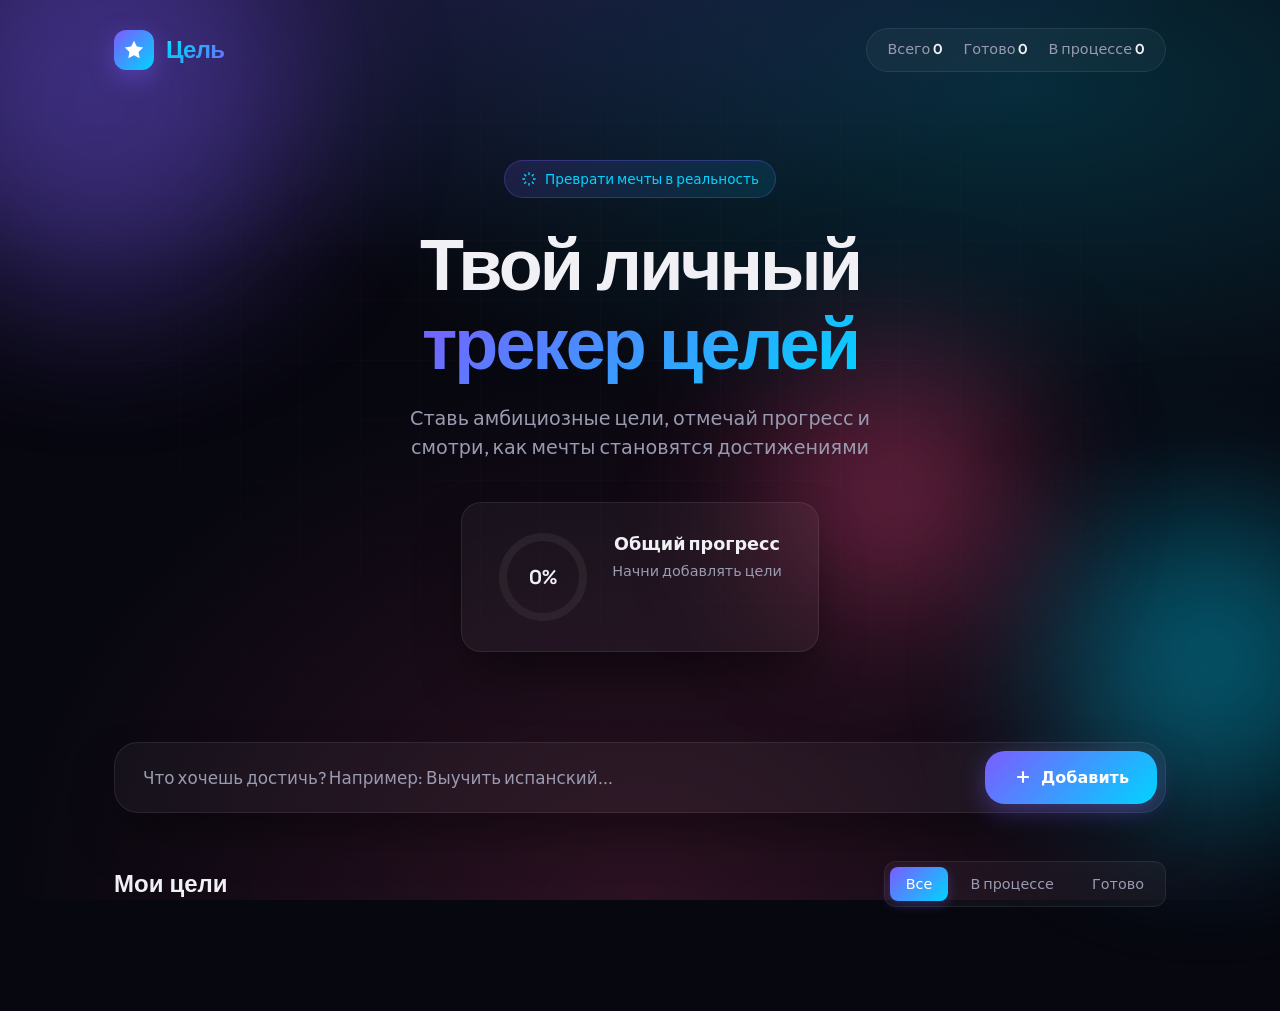
==== index.html @ d98a2070 "Initial commit: beautiful goals tracker with gradients and 3D animations" ====
<!DOCTYPE html>
<html lang="ru">
<head>
  <meta charset="UTF-8" />
  <meta name="viewport" content="width=device-width, initial-scale=1.0" />
  <title>Цель — Трекер Мечт</title>
  <link rel="preconnect" href="https://fonts.googleapis.com">
  <link rel="preconnect" href="https://fonts.gstatic.com" crossorigin>
  <link href="https://fonts.googleapis.com/css2?family=Outfit:wght@300;400;500;600;700;800&family=Space+Grotesk:wght@400;500;600;700&display=swap" rel="stylesheet">
  <link rel="stylesheet" href="css/style.css">
</head>
<body>
  <div class="bg-gradient"></div>
  <div class="bg-mesh"></div>
  <div class="orb orb-1"></div>
  <div class="orb orb-2"></div>
  <div class="orb orb-3"></div>
  <canvas id="confetti"></canvas>

  <div class="container">
    <header>
      <div class="logo">
        <div class="logo-icon">
          <svg viewBox="0 0 24 24"><path d="M12 2L15.09 8.26L22 9.27L17 14.14L18.18 21.02L12 17.77L5.82 21.02L7 14.14L2 9.27L8.91 8.26L12 2Z"/></svg>
        </div>
        Цель
      </div>
      <div class="stats-pill">
        <div><span>Всего</span> <strong id="stat-total">0</strong></div>
        <div><span>Готово</span> <strong id="stat-done">0</strong></div>
        <div><span>В процессе</span> <strong id="stat-active">0</strong></div>
      </div>
    </header>

    <section class="hero">
      <div class="hero-badge">
        <svg width="16" height="16" viewBox="0 0 24 24" fill="none" stroke="currentColor" stroke-width="2"><path d="M12 2v4M12 18v4M4.93 4.93l2.83 2.83M16.24 16.24l2.83 2.83M2 12h4M18 12h4M4.93 19.07l2.83-2.83M16.24 7.76l2.83-2.83"/></svg>
        Преврати мечты в реальность
      </div>
      <h1>Твой личный<br><span class="gradient">трекер целей</span></h1>
      <p>Ставь амбициозные цели, отмечай прогресс и смотри, как мечты становятся достижениями</p>

      <div class="progress-overview">
        <div class="progress-card">
          <div class="ring-wrap">
            <svg viewBox="0 0 90 90">
              <defs>
                <linearGradient id="ringGradient" x1="0%" y1="0%" x2="100%" y2="100%">
                  <stop offset="0%" stop-color="#7c5cff"/>
                  <stop offset="50%" stop-color="#00d4ff"/>
                  <stop offset="100%" stop-color="#ff4d8d"/>
                </linearGradient>
              </defs>
              <circle class="ring-bg" cx="45" cy="45" r="40"/>
              <circle class="ring-progress" id="progress-ring" cx="45" cy="45" r="40"/>
            </svg>
            <div class="ring-text" id="progress-percent">0%</div>
          </div>
          <div class="progress-info">
            <h3>Общий прогресс</h3>
            <p id="progress-label">Начни добавлять цели</p>
          </div>
        </div>
      </div>
    </section>

    <section class="add-section">
      <form class="add-form" id="add-form">
        <input type="text" id="goal-input" placeholder="Что хочешь достичь? Например: Выучить испанский..." autocomplete="off" maxlength="120">
        <button type="submit" class="add-btn">
          <svg viewBox="0 0 24 24" fill="none" stroke="currentColor" stroke-width="2.5"><path d="M12 5v14M5 12h14"/></svg>
          Добавить
        </button>
      </form>
    </section>

    <div class="goals-header">
      <h2>Мои цели</h2>
      <div class="filter-tabs">
        <button class="filter-tab active" data-filter="all">Все</button>
        <button class="filter-tab" data-filter="active">В процессе</button>
        <button class="filter-tab" data-filter="done">Готово</button>
      </div>
    </div>

    <div class="goals-grid" id="goals-grid"></div>
  </div>

  <div class="toast" id="toast"></div>

  <script src="js/app.js"></script>
</body>
</html>
---- css/style.css ----
:root {
  --bg: #07070f;
  --card: rgba(255, 255, 255, 0.04);
  --card-border: rgba(255, 255, 255, 0.08);
  --text: #f0f0f5;
  --muted: #9a9ab0;
  --accent1: #7c5cff;
  --accent2: #00d4ff;
  --accent3: #ff4d8d;
  --success: #00e5a0;
  --danger: #ff5c7a;
  --radius: 20px;
  --shadow: 0 25px 50px -12px rgba(0, 0, 0, 0.5);
}

* {
  margin: 0;
  padding: 0;
  box-sizing: border-box;
}

html {
  scroll-behavior: smooth;
}

body {
  font-family: 'Outfit', system-ui, sans-serif;
  background: var(--bg);
  color: var(--text);
  min-height: 100vh;
  overflow-x: hidden;
  line-height: 1.5;
}

/* Animated gradient background */
.bg-gradient {
  position: fixed;
  inset: 0;
  z-index: -2;
  background: 
    radial-gradient(ellipse 80% 50% at 20% -20%, rgba(124, 92, 255, 0.25), transparent),
    radial-gradient(ellipse 60% 40% at 80% 10%, rgba(0, 212, 255, 0.18), transparent),
    radial-gradient(ellipse 50% 60% at 50% 100%, rgba(255, 77, 141, 0.15), transparent),
    var(--bg);
}

.bg-mesh {
  position: fixed;
  inset: 0;
  z-index: -1;
  background-image: 
    linear-gradient(rgba(255,255,255,0.02) 1px, transparent 1px),
    linear-gradient(90deg, rgba(255,255,255,0.02) 1px, transparent 1px);
  background-size: 60px 60px;
  mask-image: radial-gradient(ellipse 80% 60% at 50% 40%, black, transparent);
  pointer-events: none;
}

/* Floating orbs */
.orb {
  position: fixed;
  border-radius: 50%;
  filter: blur(80px);
  opacity: 0.4;
  z-index: -1;
  animation: float 20s ease-in-out infinite;
  pointer-events: none;
}
.orb-1 {
  width: 400px; height: 400px;
  background: var(--accent1);
  top: -100px; left: -100px;
  animation-delay: 0s;
}
.orb-2 {
  width: 300px; height: 300px;
  background: var(--accent2);
  bottom: 10%; right: -80px;
  animation-delay: -7s;
}
.orb-3 {
  width: 250px; height: 250px;
  background: var(--accent3);
  top: 40%; left: 60%;
  animation-delay: -14s;
}

@keyframes float {
  0%, 100% { transform: translate(0, 0) scale(1); }
  33% { transform: translate(30px, -40px) scale(1.05); }
  66% { transform: translate(-20px, 20px) scale(0.95); }
}

/* Layout */
.container {
  max-width: 1100px;
  margin: 0 auto;
  padding: 0 24px;
}

/* Header */
header {
  padding: 28px 0;
  display: flex;
  align-items: center;
  justify-content: space-between;
  position: relative;
  z-index: 10;
}

.logo {
  display: flex;
  align-items: center;
  gap: 12px;
  font-family: 'Space Grotesk', sans-serif;
  font-weight: 700;
  font-size: 1.5rem;
  letter-spacing: -0.03em;
  background: linear-gradient(135deg, #fff 0%, var(--accent2) 50%, var(--accent1) 100%);
  -webkit-background-clip: text;
  -webkit-text-fill-color: transparent;
  background-clip: text;
}

.logo-icon {
  width: 40px;
  height: 40px;
  background: linear-gradient(135deg, var(--accent1), var(--accent2));
  border-radius: 12px;
  display: grid;
  place-items: center;
  box-shadow: 0 8px 24px rgba(124, 92, 255, 0.4);
  transform-style: preserve-3d;
  transition: transform 0.4s cubic-bezier(0.34, 1.56, 0.64, 1);
}
.logo-icon:hover {
  transform: rotateY(20deg) rotateX(10deg) scale(1.08);
}
.logo-icon svg {
  width: 22px;
  height: 22px;
  fill: white;
}

.stats-pill {
  display: flex;
  gap: 20px;
  background: var(--card);
  border: 1px solid var(--card-border);
  backdrop-filter: blur(20px);
  padding: 10px 20px;
  border-radius: 999px;
  font-size: 0.9rem;
}
.stats-pill span {
  color: var(--muted);
}
.stats-pill strong {
  color: var(--text);
  font-weight: 600;
}

/* Hero */
.hero {
  padding: 60px 0 40px;
  text-align: center;
  perspective: 1000px;
}

.hero-badge {
  display: inline-flex;
  align-items: center;
  gap: 8px;
  background: linear-gradient(135deg, rgba(124,92,255,0.15), rgba(0,212,255,0.1));
  border: 1px solid rgba(124,92,255,0.3);
  padding: 8px 16px;
  border-radius: 999px;
  font-size: 0.85rem;
  font-weight: 500;
  color: var(--accent2);
  margin-bottom: 28px;
  opacity: 0;
  transform: translateY(20px);
  animation: fadeUp 0.8s 0.2s forwards;
}

.hero h1 {
  font-family: 'Space Grotesk', sans-serif;
  font-size: clamp(2.8rem, 7vw, 4.5rem);
  font-weight: 700;
  line-height: 1.1;
  letter-spacing: -0.04em;
  margin-bottom: 20px;
  opacity: 0;
  transform: translateY(30px);
  animation: fadeUp 0.9s 0.35s forwards;
}

.hero h1 .gradient {
  background: linear-gradient(135deg, var(--accent1), var(--accent2), var(--accent3));
  background-size: 200% 200%;
  -webkit-background-clip: text;
  -webkit-text-fill-color: transparent;
  background-clip: text;
  animation: gradientShift 6s ease infinite;
}

@keyframes gradientShift {
  0%, 100% { background-position: 0% 50%; }
  50% { background-position: 100% 50%; }
}

.hero p {
  font-size: 1.2rem;
  color: var(--muted);
  max-width: 520px;
  margin: 0 auto 40px;
  opacity: 0;
  transform: translateY(20px);
  animation: fadeUp 0.9s 0.5s forwards;
}

@keyframes fadeUp {
  to {
    opacity: 1;
    transform: translateY(0);
  }
}

/* Progress ring */
.progress-overview {
  display: flex;
  justify-content: center;
  gap: 40px;
  margin-bottom: 50px;
  flex-wrap: wrap;
  opacity: 0;
  animation: fadeUp 1s 0.65s forwards;
}

.progress-card {
  background: var(--card);
  border: 1px solid var(--card-border);
  backdrop-filter: blur(24px);
  border-radius: var(--radius);
  padding: 28px 36px;
  display: flex;
  align-items: center;
  gap: 24px;
  box-shadow: var(--shadow);
  transform-style: preserve-3d;
  transition: transform 0.4s cubic-bezier(0.34, 1.56, 0.64, 1), box-shadow 0.4s;
}
.progress-card:hover {
  transform: translateY(-8px) rotateX(4deg);
  box-shadow: 0 30px 60px -15px rgba(124, 92, 255, 0.25);
}

.ring-wrap {
  position: relative;
  width: 90px;
  height: 90px;
}
.ring-wrap svg {
  transform: rotate(-90deg);
  width: 90px;
  height: 90px;
}
.ring-bg {
  fill: none;
  stroke: rgba(255,255,255,0.06);
  stroke-width: 8;
}
.ring-progress {
  fill: none;
  stroke: url(#ringGradient);
  stroke-width: 8;
  stroke-linecap: round;
  stroke-dasharray: 251.2;
  stroke-dashoffset: 251.2;
  transition: stroke-dashoffset 1.2s cubic-bezier(0.34, 1.56, 0.64, 1);
}
.ring-text {
  position: absolute;
  inset: 0;
  display: grid;
  place-items: center;
  font-weight: 700;
  font-size: 1.25rem;
  font-family: 'Space Grotesk', sans-serif;
}

.progress-info h3 {
  font-size: 1.1rem;
  font-weight: 600;
  margin-bottom: 4px;
}
.progress-info p {
  color: var(--muted);
  font-size: 0.9rem;
}

/* Add goal form */
.add-section {
  margin-bottom: 48px;
  opacity: 0;
  animation: fadeUp 1s 0.8s forwards;
}

.add-form {
  background: var(--card);
  border: 1px solid var(--card-border);
  backdrop-filter: blur(24px);
  border-radius: calc(var(--radius) + 4px);
  padding: 8px;
  display: flex;
  gap: 8px;
  box-shadow: var(--shadow);
  transition: border-color 0.3s, box-shadow 0.3s;
}
.add-form:focus-within {
  border-color: rgba(124, 92, 255, 0.5);
  box-shadow: 0 0 0 4px rgba(124, 92, 255, 0.12), var(--shadow);
}

.add-form input {
  flex: 1;
  background: transparent;
  border: none;
  outline: none;
  color: var(--text);
  font-family: inherit;
  font-size: 1.05rem;
  padding: 16px 20px;
}
.add-form input::placeholder {
  color: var(--muted);
}

.add-btn {
  background: linear-gradient(135deg, var(--accent1), var(--accent2));
  border: none;
  color: white;
  font-family: inherit;
  font-weight: 600;
  font-size: 1rem;
  padding: 0 28px;
  border-radius: var(--radius);
  cursor: pointer;
  display: flex;
  align-items: center;
  gap: 8px;
  transition: transform 0.25s, box-shadow 0.25s, filter 0.25s;
  box-shadow: 0 8px 24px rgba(124, 92, 255, 0.35);
}
.add-btn:hover {
  transform: scale(1.03);
  box-shadow: 0 12px 32px rgba(124, 92, 255, 0.5);
  filter: brightness(1.1);
}
.add-btn:active {
  transform: scale(0.98);
}
.add-btn svg {
  width: 20px;
  height: 20px;
}

/* Goals grid */
.goals-header {
  display: flex;
  align-items: center;
  justify-content: space-between;
  margin-bottom: 24px;
  opacity: 0;
  animation: fadeUp 1s 0.95s forwards;
}
.goals-header h2 {
  font-family: 'Space Grotesk', sans-serif;
  font-size: 1.5rem;
  font-weight: 600;
}
.filter-tabs {
  display: flex;
  gap: 6px;
  background: var(--card);
  border: 1px solid var(--card-border);
  padding: 5px;
  border-radius: 12px;
}
.filter-tab {
  background: transparent;
  border: none;
  color: var(--muted);
  font-family: inherit;
  font-size: 0.9rem;
  font-weight: 500;
  padding: 8px 16px;
  border-radius: 8px;
  cursor: pointer;
  transition: all 0.25s;
}
.filter-tab.active {
  background: linear-gradient(135deg, var(--accent1), var(--accent2));
  color: white;
  box-shadow: 0 4px 12px rgba(124, 92, 255, 0.3);
}
.filter-tab:hover:not(.active) {
  color: var(--text);
  background: rgba(255,255,255,0.05);
}

.goals-grid {
  display: grid;
  grid-template-columns: repeat(auto-fill, minmax(300px, 1fr));
  gap: 20px;
  padding-bottom: 80px;
}

/* Goal card */
.goal-card {
  background: var(--card);
  border: 1px solid var(--card-border);
  backdrop-filter: blur(20px);
  border-radius: var(--radius);
  padding: 24px;
  position: relative;
  overflow: hidden;
  transform-style: preserve-3d;
  transition: transform 0.4s cubic-bezier(0.34, 1.56, 0.64, 1), 
              box-shadow 0.4s,
              border-color 0.3s,
              opacity 0.4s;
  opacity: 0;
  transform: translateY(30px) scale(0.96);
  animation: cardIn 0.6s forwards;
}
.goal-card::before {
  content: '';
  position: absolute;
  top: 0; left: 0; right: 0;
  height: 3px;
  background: linear-gradient(90deg, var(--accent1), var(--accent2), var(--accent3));
  opacity: 0;
  transition: opacity 0.3s;
}
.goal-card:hover {
  transform: translateY(-10px) rotateX(3deg) rotateY(-2deg);
  box-shadow: 0 25px 50px -12px rgba(0,0,0,0.4), 0 0 0 1px rgba(124,92,255,0.2);
  border-color: rgba(124, 92, 255, 0.25);
}
.goal-card:hover::before {
  opacity: 1;
}
.goal-card.completed {
  opacity: 0.7;
}
.goal-card.completed .goal-title {
  text-decoration: line-through;
  color: var(--muted);
}

@keyframes cardIn {
  to {
    opacity: 1;
    transform: translateY(0) scale(1);
  }
}

.goal-top {
  display: flex;
  align-items: flex-start;
  justify-content: space-between;
  gap: 12px;
  margin-bottom: 16px;
}

.goal-check {
  width: 28px;
  height: 28px;
  border-radius: 50%;
  border: 2px solid rgba(255,255,255,0.2);
  background: transparent;
  cursor: pointer;
  display: grid;
  place-items: center;
  flex-shrink: 0;
  transition: all 0.3s cubic-bezier(0.34, 1.56, 0.64, 1);
  position: relative;
}
.goal-check:hover {
  border-color: var(--success);
  transform: scale(1.1);
}
.goal-check.checked {
  background: linear-gradient(135deg, var(--success), #00c48c);
  border-color: transparent;
  box-shadow: 0 4px 16px rgba(0, 229, 160, 0.4);
}
.goal-check svg {
  width: 14px;
  height: 14px;
  stroke: white;
  stroke-width: 3;
  fill: none;
  opacity: 0;
  transform: scale(0.5);
  transition: all 0.3s cubic-bezier(0.34, 1.56, 0.64, 1);
}
.goal-check.checked svg {
  opacity: 1;
  transform: scale(1);
}

.goal-title {
  font-size: 1.15rem;
  font-weight: 600;
  line-height: 1.35;
  flex: 1;
  transition: color 0.3s;
}

.goal-delete {
  background: transparent;
  border: none;
  color: var(--muted);
  cursor: pointer;
  padding: 4px;
  border-radius: 8px;
  opacity: 0;
  transition: all 0.25s;
}
.goal-card:hover .goal-delete {
  opacity: 1;
}
.goal-delete:hover {
  color: var(--danger);
  background: rgba(255, 92, 122, 0.1);
}
.goal-delete svg {
  width: 18px;
  height: 18px;
}

.goal-meta {
  display: flex;
  align-items: center;
  gap: 12px;
  margin-top: 16px;
  padding-top: 16px;
  border-top: 1px solid rgba(255,255,255,0.06);
}

.goal-date {
  font-size: 0.8rem;
  color: var(--muted);
  display: flex;
  align-items: center;
  gap: 6px;
}

.priority {
  font-size: 0.75rem;
  font-weight: 600;
  padding: 4px 10px;
  border-radius: 999px;
  text-transform: uppercase;
  letter-spacing: 0.04em;
}
.priority.high {
  background: rgba(255, 92, 122, 0.15);
  color: var(--danger);
}
.priority.medium {
  background: rgba(255, 184, 0, 0.15);
  color: #ffb800;
}
.priority.low {
  background: rgba(0, 229, 160, 0.15);
  color: var(--success);
}

/* Empty state */
.empty-state {
  grid-column: 1 / -1;
  text-align: center;
  padding: 60px 20px;
  color: var(--muted);
}
.empty-state svg {
  width: 80px;
  height: 80px;
  margin-bottom: 20px;
  opacity: 0.3;
}
.empty-state h3 {
  font-size: 1.3rem;
  color: var(--text);
  margin-bottom: 8px;
}

/* Toast */
.toast {
  position: fixed;
  bottom: 32px;
  left: 50%;
  transform: translateX(-50%) translateY(100px);
  background: linear-gradient(135deg, rgba(20,20,35,0.95), rgba(30,30,50,0.95));
  border: 1px solid rgba(255,255,255,0.1);
  backdrop-filter: blur(20px);
  color: white;
  padding: 14px 24px;
  border-radius: 14px;
  font-weight: 500;
  box-shadow: 0 20px 40px rgba(0,0,0,0.4);
  z-index: 100;
  opacity: 0;
  transition: all 0.4s cubic-bezier(0.34, 1.56, 0.64, 1);
  display: flex;
  align-items: center;
  gap: 10px;
}
.toast.show {
  transform: translateX(-50%) translateY(0);
  opacity: 1;
}
.toast.success { border-color: rgba(0, 229, 160, 0.3); }
.toast.error { border-color: rgba(255, 92, 122, 0.3); }

/* Confetti canvas */
#confetti {
  position: fixed;
  inset: 0;
  pointer-events: none;
  z-index: 99;
}

/* Responsive */
@media (max-width: 640px) {
  .stats-pill { display: none; }
  .progress-overview { gap: 16px; }
  .progress-card { padding: 20px; width: 100%; justify-content: center; }
  .add-form { flex-direction: column; }
  .add-btn { padding: 16px; justify-content: center; }
  .goals-header { flex-direction: column; gap: 16px; align-items: flex-start; }
}
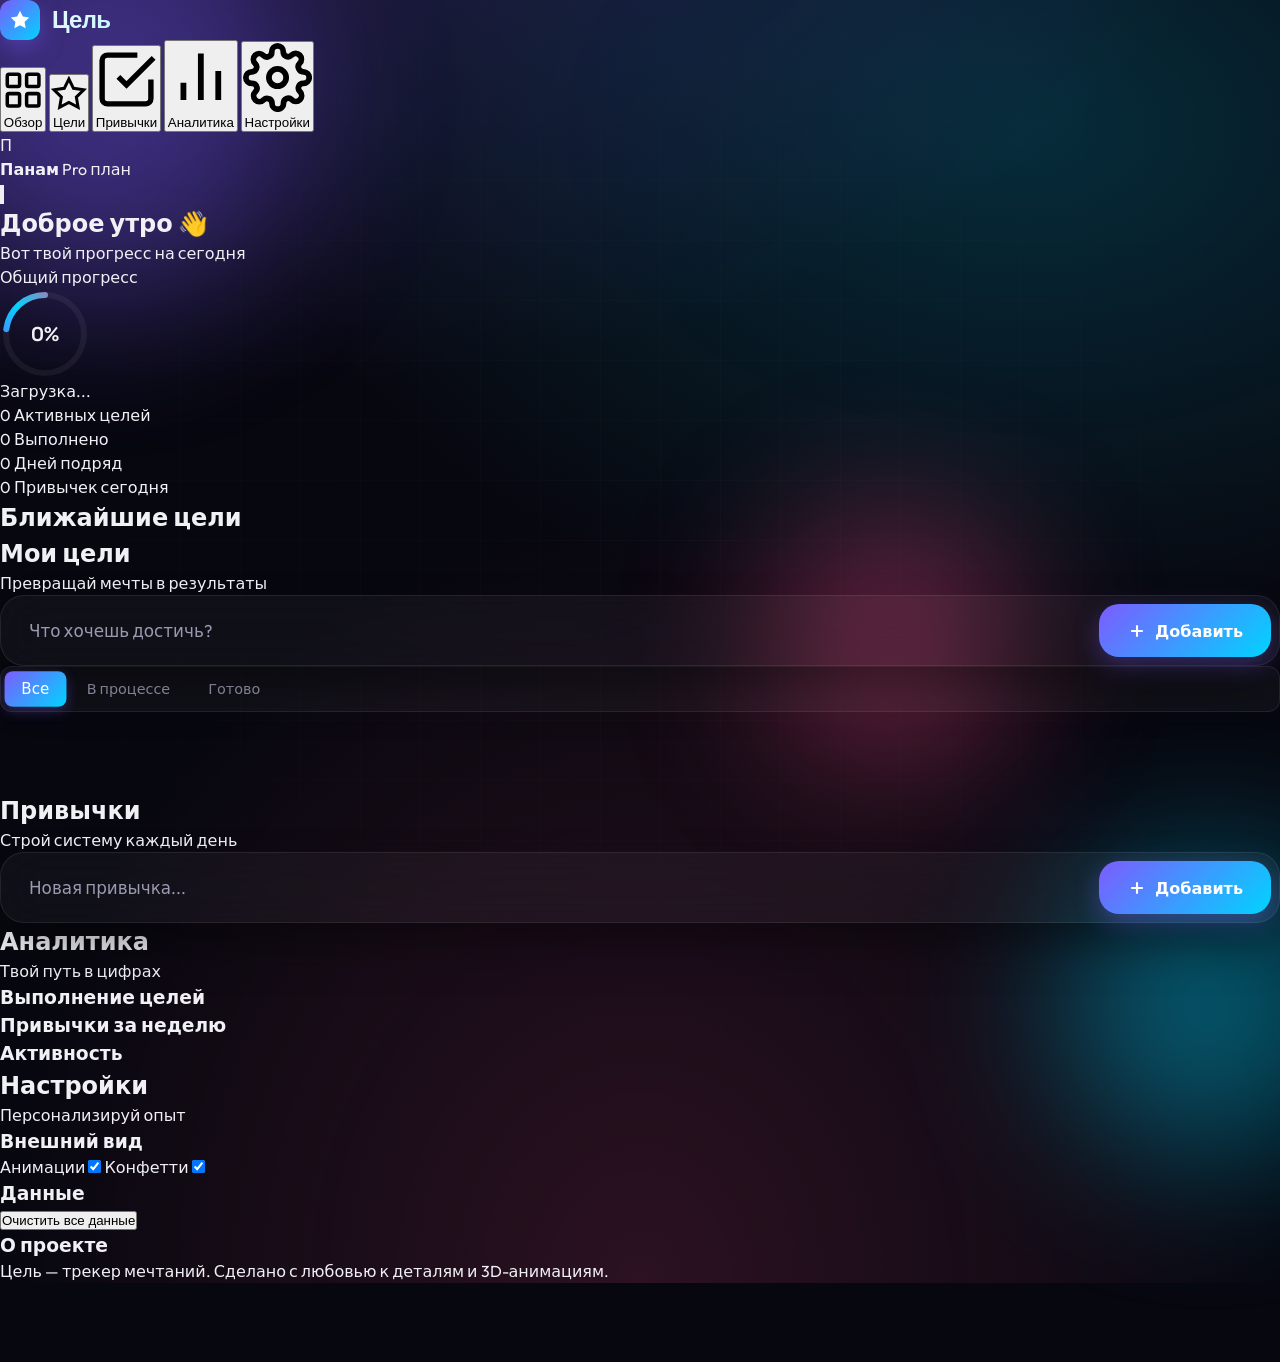
==== commit 52efb83d: "Major update: multi-page app with sidebar navigation, dashboard, habits, analytics and settings" ====
--- a/index.html
+++ b/index.html
@@ -17,77 +17,218 @@
   <div class="orb orb-3"></div>
   <canvas id="confetti"></canvas>
 
-  <div class="container">
-    <header>
-      <div class="logo">
-        <div class="logo-icon">
-          <svg viewBox="0 0 24 24"><path d="M12 2L15.09 8.26L22 9.27L17 14.14L18.18 21.02L12 17.77L5.82 21.02L7 14.14L2 9.27L8.91 8.26L12 2Z"/></svg>
-        </div>
-        Цель
+  <div class="app">
+    <aside class="sidebar" id="sidebar">
+      <div class="sidebar-top">
+        <div class="logo">
+          <div class="logo-icon">
+            <svg viewBox="0 0 24 24"><path d="M12 2L15.09 8.26L22 9.27L17 14.14L18.18 21.02L12 17.77L5.82 21.02L7 14.14L2 9.27L8.91 8.26L12 2Z"/></svg>
+          </div>
+          <span>Цель</span>
+        </div>
       </div>
-      <div class="stats-pill">
-        <div><span>Всего</span> <strong id="stat-total">0</strong></div>
-        <div><span>Готово</span> <strong id="stat-done">0</strong></div>
-        <div><span>В процессе</span> <strong id="stat-active">0</strong></div>
+
+      <nav class="nav">
+        <button class="nav-item active" data-view="dashboard">
+          <svg viewBox="0 0 24 24" fill="none" stroke="currentColor" stroke-width="2"><rect x="3" y="3" width="7" height="7" rx="1"/><rect x="14" y="3" width="7" height="7" rx="1"/><rect x="3" y="14" width="7" height="7" rx="1"/><rect x="14" y="14" width="7" height="7" rx="1"/></svg>
+          <span>Обзор</span>
+        </button>
+        <button class="nav-item" data-view="goals">
+          <svg viewBox="0 0 24 24" fill="none" stroke="currentColor" stroke-width="2"><path d="M12 2L15.09 8.26L22 9.27L17 14.14L18.18 21.02L12 17.77L5.82 21.02L7 14.14L2 9.27L8.91 8.26L12 2Z"/></svg>
+          <span>Цели</span>
+        </button>
+        <button class="nav-item" data-view="habits">
+          <svg viewBox="0 0 24 24" fill="none" stroke="currentColor" stroke-width="2"><path d="M9 11l3 3L22 4"/><path d="M21 12v7a2 2 0 01-2 2H5a2 2 0 01-2-2V5a2 2 0 012-2h11"/></svg>
+          <span>Привычки</span>
+        </button>
+        <button class="nav-item" data-view="stats">
+          <svg viewBox="0 0 24 24" fill="none" stroke="currentColor" stroke-width="2"><path d="M18 20V10M12 20V4M6 20v-6"/></svg>
+          <span>Аналитика</span>
+        </button>
+        <button class="nav-item" data-view="settings">
+          <svg viewBox="0 0 24 24" fill="none" stroke="currentColor" stroke-width="2"><circle cx="12" cy="12" r="3"/><path d="M19.4 15a1.65 1.65 0 00.33 1.82l.06.06a2 2 0 01-2.83 2.83l-.06-.06a1.65 1.65 0 00-1.82-.33 1.65 1.65 0 00-1 1.51V21a2 2 0 01-4 0v-.09A1.65 1.65 0 009 19.4a1.65 1.65 0 00-1.82.33l-.06.06a2 2 0 01-2.83-2.83l.06-.06A1.65 1.65 0 004.68 15a1.65 1.65 0 00-1.51-1H3a2 2 0 010-4h.09A1.65 1.65 0 004.6 9a1.65 1.65 0 00-.33-1.82l-.06-.06a2 2 0 012.83-2.83l.06.06A1.65 1.65 0 009 4.68a1.65 1.65 0 001-1.51V3a2 2 0 014 0v.09a1.65 1.65 0 001 1.51 1.65 1.65 0 001.82-.33l.06-.06a2 2 0 012.83 2.83l-.06.06A1.65 1.65 0 0019.4 9a1.65 1.65 0 001.51 1H21a2 2 0 010 4h-.09a1.65 1.65 0 00-1.51 1z"/></svg>
+          <span>Настройки</span>
+        </button>
+      </nav>
+
+      <div class="sidebar-bottom">
+        <div class="user-chip">
+          <div class="avatar">П</div>
+          <div class="user-info">
+            <strong>Панам</strong>
+            <span>Pro план</span>
+          </div>
+        </div>
       </div>
-    </header>
-
-    <section class="hero">
-      <div class="hero-badge">
-        <svg width="16" height="16" viewBox="0 0 24 24" fill="none" stroke="currentColor" stroke-width="2"><path d="M12 2v4M12 18v4M4.93 4.93l2.83 2.83M16.24 16.24l2.83 2.83M2 12h4M18 12h4M4.93 19.07l2.83-2.83M16.24 7.76l2.83-2.83"/></svg>
-        Преврати мечты в реальность
-      </div>
-      <h1>Твой личный<br><span class="gradient">трекер целей</span></h1>
-      <p>Ставь амбициозные цели, отмечай прогресс и смотри, как мечты становятся достижениями</p>
-
-      <div class="progress-overview">
-        <div class="progress-card">
-          <div class="ring-wrap">
-            <svg viewBox="0 0 90 90">
-              <defs>
-                <linearGradient id="ringGradient" x1="0%" y1="0%" x2="100%" y2="100%">
-                  <stop offset="0%" stop-color="#7c5cff"/>
-                  <stop offset="50%" stop-color="#00d4ff"/>
-                  <stop offset="100%" stop-color="#ff4d8d"/>
-                </linearGradient>
-              </defs>
-              <circle class="ring-bg" cx="45" cy="45" r="40"/>
-              <circle class="ring-progress" id="progress-ring" cx="45" cy="45" r="40"/>
-            </svg>
-            <div class="ring-text" id="progress-percent">0%</div>
-          </div>
-          <div class="progress-info">
-            <h3>Общий прогресс</h3>
-            <p id="progress-label">Начни добавлять цели</p>
-          </div>
-        </div>
-      </div>
-    </section>
-
-    <section class="add-section">
-      <form class="add-form" id="add-form">
-        <input type="text" id="goal-input" placeholder="Что хочешь достичь? Например: Выучить испанский..." autocomplete="off" maxlength="120">
-        <button type="submit" class="add-btn">
-          <svg viewBox="0 0 24 24" fill="none" stroke="currentColor" stroke-width="2.5"><path d="M12 5v14M5 12h14"/></svg>
-          Добавить
-        </button>
-      </form>
-    </section>
-
-    <div class="goals-header">
-      <h2>Мои цели</h2>
-      <div class="filter-tabs">
-        <button class="filter-tab active" data-filter="all">Все</button>
-        <button class="filter-tab" data-filter="active">В процессе</button>
-        <button class="filter-tab" data-filter="done">Готово</button>
-      </div>
-    </div>
-
-    <div class="goals-grid" id="goals-grid"></div>
+    </aside>
+
+    <button class="mobile-menu-btn" id="mobile-menu-btn" aria-label="Меню">
+      <svg viewBox="0 0 24 24" fill="none" stroke="currentColor" stroke-width="2"><path d="M3 12h18M3 6h18M3 18h18"/></svg>
+    </button>
+
+    <main class="main">
+      <section class="view active" id="view-dashboard">
+        <div class="view-header">
+          <div>
+            <h1 class="view-title">Доброе утро 👋</h1>
+            <p class="view-subtitle">Вот твой прогресс на сегодня</p>
+          </div>
+        </div>
+
+        <div class="dash-grid">
+          <div class="dash-card glass big">
+            <div class="dash-card-label">Общий прогресс</div>
+            <div class="ring-wrap large">
+              <svg viewBox="0 0 120 120">
+                <defs>
+                  <linearGradient id="ringGradient" x1="0%" y1="0%" x2="100%" y2="100%">
+                    <stop offset="0%" stop-color="#7c5cff"/>
+                    <stop offset="50%" stop-color="#00d4ff"/>
+                    <stop offset="100%" stop-color="#ff4d8d"/>
+                  </linearGradient>
+                </defs>
+                <circle class="ring-bg" cx="60" cy="60" r="52"/>
+                <circle class="ring-progress" id="dash-ring" cx="60" cy="60" r="52"/>
+              </svg>
+              <div class="ring-text" id="dash-percent">0%</div>
+            </div>
+            <p class="dash-card-desc" id="dash-label">Загрузка...</p>
+          </div>
+
+          <div class="dash-card glass">
+            <div class="dash-stat">
+              <span class="dash-stat-num" id="dash-goals">0</span>
+              <span class="dash-stat-label">Активных целей</span>
+            </div>
+          </div>
+          <div class="dash-card glass">
+            <div class="dash-stat">
+              <span class="dash-stat-num success" id="dash-done">0</span>
+              <span class="dash-stat-label">Выполнено</span>
+            </div>
+          </div>
+          <div class="dash-card glass">
+            <div class="dash-stat">
+              <span class="dash-stat-num accent" id="dash-streak">0</span>
+              <span class="dash-stat-label">Дней подряд</span>
+            </div>
+          </div>
+          <div class="dash-card glass">
+            <div class="dash-stat">
+              <span class="dash-stat-num" id="dash-habits">0</span>
+              <span class="dash-stat-label">Привычек сегодня</span>
+            </div>
+          </div>
+        </div>
+
+        <div class="section-block">
+          <h2 class="section-title">Ближайшие цели</h2>
+          <div class="mini-goals" id="mini-goals"></div>
+        </div>
+      </section>
+
+      <section class="view" id="view-goals">
+        <div class="view-header">
+          <div>
+            <h1 class="view-title">Мои цели</h1>
+            <p class="view-subtitle">Превращай мечты в результаты</p>
+          </div>
+        </div>
+
+        <form class="add-form" id="add-form">
+          <input type="text" id="goal-input" placeholder="Что хочешь достичь?" autocomplete="off" maxlength="120">
+          <button type="submit" class="add-btn">
+            <svg viewBox="0 0 24 24" fill="none" stroke="currentColor" stroke-width="2.5"><path d="M12 5v14M5 12h14"/></svg>
+            Добавить
+          </button>
+        </form>
+
+        <div class="filter-tabs" id="goal-filters">
+          <button class="filter-tab active" data-filter="all">Все</button>
+          <button class="filter-tab" data-filter="active">В процессе</button>
+          <button class="filter-tab" data-filter="done">Готово</button>
+        </div>
+
+        <div class="goals-grid" id="goals-grid"></div>
+      </section>
+
+      <section class="view" id="view-habits">
+        <div class="view-header">
+          <div>
+            <h1 class="view-title">Привычки</h1>
+            <p class="view-subtitle">Строй систему каждый день</p>
+          </div>
+        </div>
+
+        <form class="add-form" id="habit-form">
+          <input type="text" id="habit-input" placeholder="Новая привычка..." autocomplete="off" maxlength="80">
+          <button type="submit" class="add-btn">
+            <svg viewBox="0 0 24 24" fill="none" stroke="currentColor" stroke-width="2.5"><path d="M12 5v14M5 12h14"/></svg>
+            Добавить
+          </button>
+        </form>
+
+        <div class="habits-list" id="habits-list"></div>
+      </section>
+
+      <section class="view" id="view-stats">
+        <div class="view-header">
+          <div>
+            <h1 class="view-title">Аналитика</h1>
+            <p class="view-subtitle">Твой путь в цифрах</p>
+          </div>
+        </div>
+
+        <div class="stats-grid">
+          <div class="stats-card glass">
+            <h3>Выполнение целей</h3>
+            <div class="bar-chart" id="goals-chart"></div>
+          </div>
+          <div class="stats-card glass">
+            <h3>Привычки за неделю</h3>
+            <div class="week-bars" id="week-bars"></div>
+          </div>
+          <div class="stats-card glass wide">
+            <h3>Активность</h3>
+            <div class="activity-heatmap" id="heatmap"></div>
+          </div>
+        </div>
+      </section>
+
+      <section class="view" id="view-settings">
+        <div class="view-header">
+          <div>
+            <h1 class="view-title">Настройки</h1>
+            <p class="view-subtitle">Персонализируй опыт</p>
+          </div>
+        </div>
+
+        <div class="settings-list">
+          <div class="settings-group glass">
+            <h3>Внешний вид</h3>
+            <label class="setting-row">
+              <span>Анимации</span>
+              <input type="checkbox" id="setting-anim" checked>
+            </label>
+            <label class="setting-row">
+              <span>Конфетти</span>
+              <input type="checkbox" id="setting-confetti" checked>
+            </label>
+          </div>
+          <div class="settings-group glass">
+            <h3>Данные</h3>
+            <button class="setting-btn danger" id="clear-data">Очистить все данные</button>
+          </div>
+          <div class="settings-group glass">
+            <h3>О проекте</h3>
+            <p class="about-text">Цель — трекер мечтаний. Сделано с любовью к деталям и 3D-анимациям.</p>
+          </div>
+        </div>
+      </section>
+    </main>
   </div>
 
   <div class="toast" id="toast"></div>
-
   <script src="js/app.js"></script>
 </body>
 </html>
--- a/css/style.css
+++ b/css/style.css
@@ -30,6 +30,7 @@
   min-height: 100vh;
   overflow-x: hidden;
   line-height: 1.5;
+  perspective: 1200px;
 }
 
 /* Animated gradient background */
@@ -96,6 +97,7 @@
   max-width: 1100px;
   margin: 0 auto;
   padding: 0 24px;
+  transform-style: preserve-3d;
 }
 
 /* Header */
@@ -106,6 +108,16 @@
   justify-content: space-between;
   position: relative;
   z-index: 10;
+  opacity: 0;
+  transform: translateY(-40px) rotateX(-25deg);
+  animation: headerIn 1.1s cubic-bezier(0.16, 1, 0.3, 1) 0.1s forwards;
+}
+
+@keyframes headerIn {
+  to {
+    opacity: 1;
+    transform: translateY(0) rotateX(0deg);
+  }
 }
 
 .logo {
@@ -131,15 +143,27 @@
   place-items: center;
   box-shadow: 0 8px 24px rgba(124, 92, 255, 0.4);
   transform-style: preserve-3d;
-  transition: transform 0.4s cubic-bezier(0.34, 1.56, 0.64, 1);
+  transition: transform 0.5s cubic-bezier(0.34, 1.56, 0.64, 1);
+  animation: logoSpinIn 1.4s cubic-bezier(0.16, 1, 0.3, 1) 0.3s both;
 }
 .logo-icon:hover {
-  transform: rotateY(20deg) rotateX(10deg) scale(1.08);
+  transform: rotateY(25deg) rotateX(15deg) scale(1.12);
 }
 .logo-icon svg {
   width: 22px;
   height: 22px;
   fill: white;
+}
+
+@keyframes logoSpinIn {
+  0% {
+    opacity: 0;
+    transform: rotateY(-180deg) scale(0.3);
+  }
+  100% {
+    opacity: 1;
+    transform: rotateY(0) scale(1);
+  }
 }
 
 .stats-pill {
@@ -151,6 +175,7 @@
   padding: 10px 20px;
   border-radius: 999px;
   font-size: 0.9rem;
+  transform: translateZ(40px);
 }
 .stats-pill span {
   color: var(--muted);
@@ -164,7 +189,8 @@
 .hero {
   padding: 60px 0 40px;
   text-align: center;
-  perspective: 1000px;
+  perspective: 1400px;
+  transform-style: preserve-3d;
 }
 
 .hero-badge {
@@ -180,8 +206,15 @@
   color: var(--accent2);
   margin-bottom: 28px;
   opacity: 0;
-  transform: translateY(20px);
-  animation: fadeUp 0.8s 0.2s forwards;
+  transform: translateY(60px) rotateX(40deg) scale(0.8);
+  animation: badgeIn 1s cubic-bezier(0.16, 1, 0.3, 1) 0.4s forwards;
+}
+
+@keyframes badgeIn {
+  to {
+    opacity: 1;
+    transform: translateY(0) rotateX(0) scale(1);
+  }
 }
 
 .hero h1 {
@@ -192,8 +225,23 @@
   letter-spacing: -0.04em;
   margin-bottom: 20px;
   opacity: 0;
-  transform: translateY(30px);
-  animation: fadeUp 0.9s 0.35s forwards;
+  transform: translateY(80px) rotateX(55deg) scale(0.85);
+  transform-origin: center bottom;
+  animation: titleIn 1.2s cubic-bezier(0.16, 1, 0.3, 1) 0.55s forwards;
+}
+
+@keyframes titleIn {
+  0% {
+    opacity: 0;
+    transform: translateY(80px) rotateX(55deg) scale(0.85);
+  }
+  60% {
+    opacity: 1;
+  }
+  100% {
+    opacity: 1;
+    transform: translateY(0) rotateX(0) scale(1);
+  }
 }
 
 .hero h1 .gradient {
@@ -203,6 +251,7 @@
   -webkit-text-fill-color: transparent;
   background-clip: text;
   animation: gradientShift 6s ease infinite;
+  display: inline-block;
 }
 
 @keyframes gradientShift {
@@ -216,14 +265,14 @@
   max-width: 520px;
   margin: 0 auto 40px;
   opacity: 0;
-  transform: translateY(20px);
-  animation: fadeUp 0.9s 0.5s forwards;
-}
-
-@keyframes fadeUp {
+  transform: translateY(40px) rotateX(30deg);
+  animation: fadeUp3d 1s cubic-bezier(0.16, 1, 0.3, 1) 0.75s forwards;
+}
+
+@keyframes fadeUp3d {
   to {
     opacity: 1;
-    transform: translateY(0);
+    transform: translateY(0) rotateX(0);
   }
 }
 
@@ -234,8 +283,7 @@
   gap: 40px;
   margin-bottom: 50px;
   flex-wrap: wrap;
-  opacity: 0;
-  animation: fadeUp 1s 0.65s forwards;
+  perspective: 1000px;
 }
 
 .progress-card {
@@ -249,17 +297,32 @@
   gap: 24px;
   box-shadow: var(--shadow);
   transform-style: preserve-3d;
-  transition: transform 0.4s cubic-bezier(0.34, 1.56, 0.64, 1), box-shadow 0.4s;
+  opacity: 0;
+  transform: translateY(100px) rotateX(-50deg) scale(0.7);
+  animation: progressIn 1.3s cubic-bezier(0.16, 1, 0.3, 1) 0.9s forwards;
+  transition: transform 0.5s cubic-bezier(0.34, 1.56, 0.64, 1), box-shadow 0.4s;
 }
 .progress-card:hover {
-  transform: translateY(-8px) rotateX(4deg);
-  box-shadow: 0 30px 60px -15px rgba(124, 92, 255, 0.25);
+  transform: translateY(-12px) rotateX(6deg) scale(1.02);
+  box-shadow: 0 35px 70px -15px rgba(124, 92, 255, 0.3);
+}
+
+@keyframes progressIn {
+  0% {
+    opacity: 0;
+    transform: translateY(100px) rotateX(-50deg) scale(0.7);
+  }
+  100% {
+    opacity: 1;
+    transform: translateY(0) rotateX(0) scale(1);
+  }
 }
 
 .ring-wrap {
   position: relative;
   width: 90px;
   height: 90px;
+  transform: translateZ(30px);
 }
 .ring-wrap svg {
   transform: rotate(-90deg);
@@ -278,7 +341,7 @@
   stroke-linecap: round;
   stroke-dasharray: 251.2;
   stroke-dashoffset: 251.2;
-  transition: stroke-dashoffset 1.2s cubic-bezier(0.34, 1.56, 0.64, 1);
+  transition: stroke-dashoffset 1.4s cubic-bezier(0.16, 1, 0.3, 1);
 }
 .ring-text {
   position: absolute;
@@ -303,8 +366,7 @@
 /* Add goal form */
 .add-section {
   margin-bottom: 48px;
-  opacity: 0;
-  animation: fadeUp 1s 0.8s forwards;
+  perspective: 1000px;
 }
 
 .add-form {
@@ -317,10 +379,20 @@
   gap: 8px;
   box-shadow: var(--shadow);
   transition: border-color 0.3s, box-shadow 0.3s;
+  opacity: 0;
+  transform: translateY(60px) rotateX(35deg) scale(0.92);
+  animation: formIn 1.1s cubic-bezier(0.16, 1, 0.3, 1) 1.05s forwards;
 }
 .add-form:focus-within {
   border-color: rgba(124, 92, 255, 0.5);
   box-shadow: 0 0 0 4px rgba(124, 92, 255, 0.12), var(--shadow);
+}
+
+@keyframes formIn {
+  to {
+    opacity: 1;
+    transform: translateY(0) rotateX(0) scale(1);
+  }
 }
 
 .add-form input {
@@ -350,16 +422,16 @@
   display: flex;
   align-items: center;
   gap: 8px;
-  transition: transform 0.25s, box-shadow 0.25s, filter 0.25s;
+  transition: transform 0.3s cubic-bezier(0.34, 1.56, 0.64, 1), box-shadow 0.3s, filter 0.25s;
   box-shadow: 0 8px 24px rgba(124, 92, 255, 0.35);
 }
 .add-btn:hover {
-  transform: scale(1.03);
-  box-shadow: 0 12px 32px rgba(124, 92, 255, 0.5);
+  transform: scale(1.05) translateZ(10px);
+  box-shadow: 0 14px 36px rgba(124, 92, 255, 0.55);
   filter: brightness(1.1);
 }
 .add-btn:active {
-  transform: scale(0.98);
+  transform: scale(0.97);
 }
 .add-btn svg {
   width: 20px;
@@ -373,7 +445,8 @@
   justify-content: space-between;
   margin-bottom: 24px;
   opacity: 0;
-  animation: fadeUp 1s 0.95s forwards;
+  transform: translateY(30px) rotateX(20deg);
+  animation: fadeUp3d 0.9s cubic-bezier(0.16, 1, 0.3, 1) 1.2s forwards;
 }
 .goals-header h2 {
   font-family: 'Space Grotesk', sans-serif;
@@ -398,16 +471,18 @@
   padding: 8px 16px;
   border-radius: 8px;
   cursor: pointer;
-  transition: all 0.25s;
+  transition: all 0.3s cubic-bezier(0.34, 1.56, 0.64, 1);
 }
 .filter-tab.active {
   background: linear-gradient(135deg, var(--accent1), var(--accent2));
   color: white;
   box-shadow: 0 4px 12px rgba(124, 92, 255, 0.3);
+  transform: scale(1.05);
 }
 .filter-tab:hover:not(.active) {
   color: var(--text);
   background: rgba(255,255,255,0.05);
+  transform: scale(1.03);
 }
 
 .goals-grid {
@@ -415,9 +490,11 @@
   grid-template-columns: repeat(auto-fill, minmax(300px, 1fr));
   gap: 20px;
   padding-bottom: 80px;
-}
-
-/* Goal card */
+  perspective: 1200px;
+  transform-style: preserve-3d;
+}
+
+/* Goal card - POWERFUL 3D ENTRANCE */
 .goal-card {
   background: var(--card);
   border: 1px solid var(--card-border);
@@ -427,13 +504,18 @@
   position: relative;
   overflow: hidden;
   transform-style: preserve-3d;
-  transition: transform 0.4s cubic-bezier(0.34, 1.56, 0.64, 1), 
+  transition: transform 0.5s cubic-bezier(0.34, 1.56, 0.64, 1), 
               box-shadow 0.4s,
               border-color 0.3s,
               opacity 0.4s;
   opacity: 0;
-  transform: translateY(30px) scale(0.96);
-  animation: cardIn 0.6s forwards;
+  transform: 
+    translateY(120px) 
+    translateZ(-200px) 
+    rotateX(60deg) 
+    rotateY(-25deg) 
+    scale(0.6);
+  animation: card3dIn 0.9s cubic-bezier(0.16, 1, 0.3, 1) forwards;
 }
 .goal-card::before {
   content: '';
@@ -443,27 +525,67 @@
   background: linear-gradient(90deg, var(--accent1), var(--accent2), var(--accent3));
   opacity: 0;
   transition: opacity 0.3s;
+  transform: translateZ(1px);
 }
 .goal-card:hover {
-  transform: translateY(-10px) rotateX(3deg) rotateY(-2deg);
-  box-shadow: 0 25px 50px -12px rgba(0,0,0,0.4), 0 0 0 1px rgba(124,92,255,0.2);
-  border-color: rgba(124, 92, 255, 0.25);
+  transform: translateY(-14px) rotateX(8deg) rotateY(-4deg) scale(1.02);
+  box-shadow: 
+    0 30px 60px -12px rgba(0,0,0,0.5), 
+    0 0 0 1px rgba(124,92,255,0.25),
+    0 20px 40px -10px rgba(124, 92, 255, 0.2);
+  border-color: rgba(124, 92, 255, 0.3);
 }
 .goal-card:hover::before {
   opacity: 1;
 }
 .goal-card.completed {
-  opacity: 0.7;
+  opacity: 0.75;
 }
 .goal-card.completed .goal-title {
   text-decoration: line-through;
   color: var(--muted);
 }
 
-@keyframes cardIn {
-  to {
-    opacity: 1;
-    transform: translateY(0) scale(1);
+/* Different entrance angles for variety */
+.goal-card:nth-child(3n+1) {
+  --ry: -30deg;
+}
+.goal-card:nth-child(3n+2) {
+  --ry: 22deg;
+}
+.goal-card:nth-child(3n+3) {
+  --ry: -8deg;
+}
+
+@keyframes card3dIn {
+  0% {
+    opacity: 0;
+    transform: 
+      translateY(120px) 
+      translateZ(-220px) 
+      rotateX(65deg) 
+      rotateY(var(--ry, -25deg)) 
+      scale(0.55);
+  }
+  55% {
+    opacity: 1;
+  }
+  78% {
+    transform: 
+      translateY(-14px) 
+      translateZ(30px) 
+      rotateX(-5deg) 
+      rotateY(calc(var(--ry, -25deg) * 0.15)) 
+      scale(1.04);
+  }
+  100% {
+    opacity: 1;
+    transform: 
+      translateY(0) 
+      translateZ(0) 
+      rotateX(0) 
+      rotateY(0) 
+      scale(1);
   }
 }
 
@@ -473,6 +595,7 @@
   justify-content: space-between;
   gap: 12px;
   margin-bottom: 16px;
+  transform: translateZ(20px);
 }
 
 .goal-check {
@@ -485,17 +608,18 @@
   display: grid;
   place-items: center;
   flex-shrink: 0;
-  transition: all 0.3s cubic-bezier(0.34, 1.56, 0.64, 1);
+  transition: all 0.35s cubic-bezier(0.34, 1.56, 0.64, 1);
   position: relative;
 }
 .goal-check:hover {
   border-color: var(--success);
-  transform: scale(1.1);
+  transform: scale(1.15) rotateZ(8deg);
 }
 .goal-check.checked {
   background: linear-gradient(135deg, var(--success), #00c48c);
   border-color: transparent;
   box-shadow: 0 4px 16px rgba(0, 229, 160, 0.4);
+  transform: scale(1.1);
 }
 .goal-check svg {
   width: 14px;
@@ -504,12 +628,12 @@
   stroke-width: 3;
   fill: none;
   opacity: 0;
-  transform: scale(0.5);
-  transition: all 0.3s cubic-bezier(0.34, 1.56, 0.64, 1);
+  transform: scale(0.3) rotate(-90deg);
+  transition: all 0.35s cubic-bezier(0.34, 1.56, 0.64, 1);
 }
 .goal-check.checked svg {
   opacity: 1;
-  transform: scale(1);
+  transform: scale(1) rotate(0deg);
 }
 
 .goal-title {
@@ -528,7 +652,8 @@
   padding: 4px;
   border-radius: 8px;
   opacity: 0;
-  transition: all 0.25s;
+  transition: all 0.3s;
+  transform: translateZ(10px);
 }
 .goal-card:hover .goal-delete {
   opacity: 1;
@@ -536,6 +661,7 @@
 .goal-delete:hover {
   color: var(--danger);
   background: rgba(255, 92, 122, 0.1);
+  transform: scale(1.15) rotate(8deg);
 }
 .goal-delete svg {
   width: 18px;
@@ -549,6 +675,7 @@
   margin-top: 16px;
   padding-top: 16px;
   border-top: 1px solid rgba(255,255,255,0.06);
+  transform: translateZ(15px);
 }
 
 .goal-date {
@@ -586,6 +713,9 @@
   text-align: center;
   padding: 60px 20px;
   color: var(--muted);
+  opacity: 0;
+  transform: translateY(40px) rotateX(25deg);
+  animation: fadeUp3d 0.8s cubic-bezier(0.16, 1, 0.3, 1) forwards;
 }
 .empty-state svg {
   width: 80px;
@@ -604,7 +734,7 @@
   position: fixed;
   bottom: 32px;
   left: 50%;
-  transform: translateX(-50%) translateY(100px);
+  transform: translateX(-50%) translateY(120px) rotateX(40deg) scale(0.8);
   background: linear-gradient(135deg, rgba(20,20,35,0.95), rgba(30,30,50,0.95));
   border: 1px solid rgba(255,255,255,0.1);
   backdrop-filter: blur(20px);
@@ -615,13 +745,14 @@
   box-shadow: 0 20px 40px rgba(0,0,0,0.4);
   z-index: 100;
   opacity: 0;
-  transition: all 0.4s cubic-bezier(0.34, 1.56, 0.64, 1);
+  transition: all 0.5s cubic-bezier(0.16, 1, 0.3, 1);
   display: flex;
   align-items: center;
   gap: 10px;
+  transform-style: preserve-3d;
 }
 .toast.show {
-  transform: translateX(-50%) translateY(0);
+  transform: translateX(-50%) translateY(0) rotateX(0) scale(1);
   opacity: 1;
 }
 .toast.success { border-color: rgba(0, 229, 160, 0.3); }
@@ -643,4 +774,18 @@
   .add-form { flex-direction: column; }
   .add-btn { padding: 16px; justify-content: center; }
   .goals-header { flex-direction: column; gap: 16px; align-items: flex-start; }
-}+  
+  .goal-card {
+    transform: translateY(80px) translateZ(-100px) rotateX(40deg) scale(0.75);
+  }
+  @keyframes card3dIn {
+    0% {
+      opacity: 0;
+      transform: translateY(80px) translateZ(-100px) rotateX(40deg) scale(0.75);
+    }
+    100% {
+      opacity: 1;
+      transform: translateY(0) translateZ(0) rotateX(0) scale(1);
+    }
+  }
+}
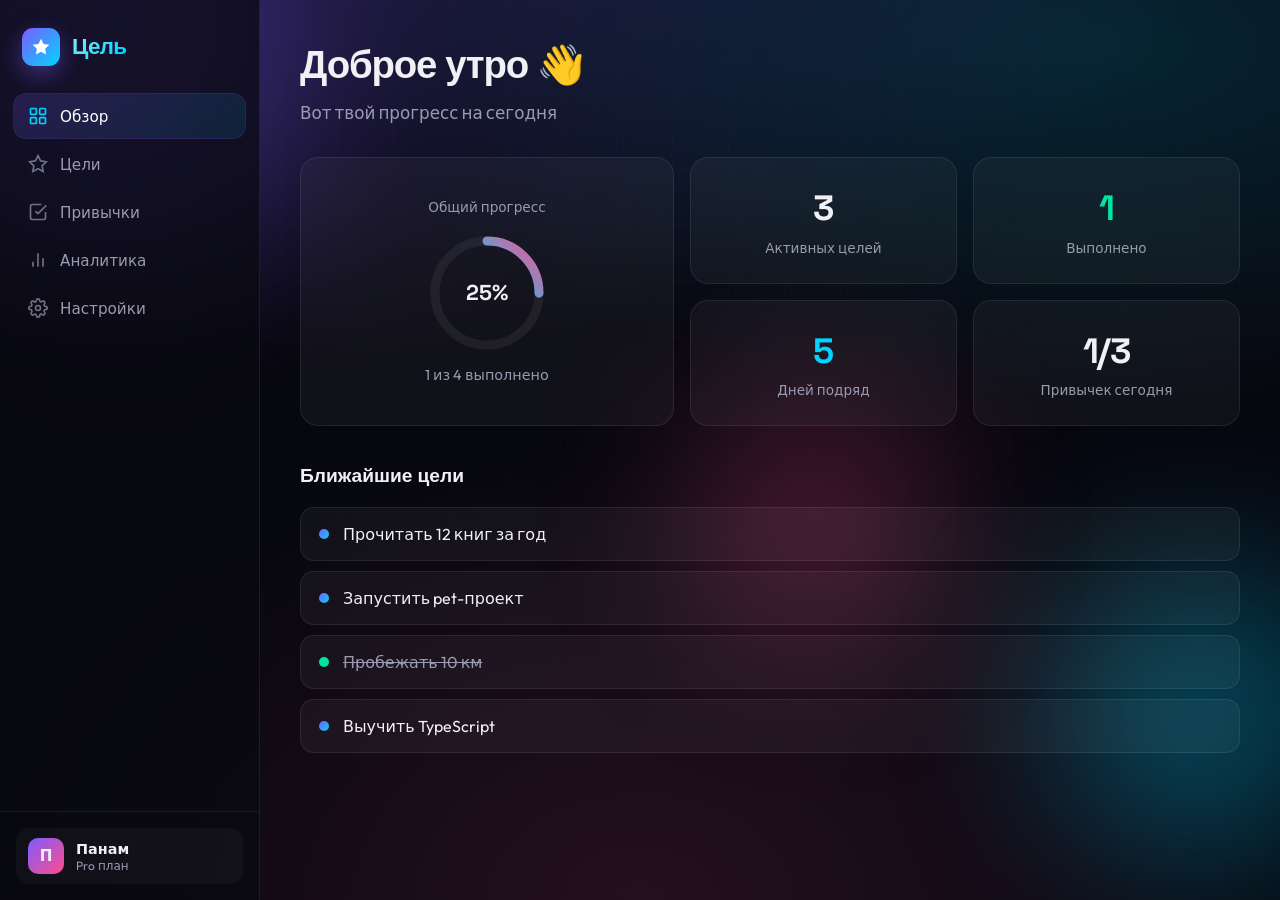
==== commit 5d0f0683: "Add SEO meta tags, robots.txt and sitemap for search engine indexing" ====
--- a/index.html
+++ b/index.html
@@ -3,7 +3,27 @@
 <head>
   <meta charset="UTF-8" />
   <meta name="viewport" content="width=device-width, initial-scale=1.0" />
-  <title>Цель — Трекер Мечт</title>
+  
+  <!-- Primary SEO -->
+  <title>Цель — Трекер целей и привычек | Бесплатный онлайн-трекер</title>
+  <meta name="description" content="Красивый бесплатный трекер целей и привычек с 3D-анимациями. Ставь цели, отмечай прогресс, развивай привычки и следи за статистикой. Без регистрации." />
+  <meta name="keywords" content="трекер целей, трекер привычек, goal tracker, habit tracker, список целей, продуктивность, планирование, привычки" />
+  <meta name="author" content="PanamCode" />
+  <meta name="robots" content="index, follow" />
+  <link rel="canonical" href="https://panamcode.github.io/goal-tracker/" />
+
+  <!-- Open Graph / Social -->
+  <meta property="og:type" content="website" />
+  <meta property="og:url" content="https://panamcode.github.io/goal-tracker/" />
+  <meta property="og:title" content="Цель — Трекер целей и привычек" />
+  <meta property="og:description" content="Красивый бесплатный трекер целей и привычек с 3D-анимациями. Без регистрации." />
+  <meta property="og:locale" content="ru_RU" />
+
+  <!-- Twitter -->
+  <meta name="twitter:card" content="summary_large_image" />
+  <meta name="twitter:title" content="Цель — Трекер целей и привычек" />
+  <meta name="twitter:description" content="Красивый бесплатный трекер целей и привычек с 3D-анимациями. Без регистрации." />
+
   <link rel="preconnect" href="https://fonts.googleapis.com">
   <link rel="preconnect" href="https://fonts.gstatic.com" crossorigin>
   <link href="https://fonts.googleapis.com/css2?family=Outfit:wght@300;400;500;600;700;800&family=Space+Grotesk:wght@400;500;600;700&display=swap" rel="stylesheet">
--- a/css/style.css
+++ b/css/style.css
@@ -1,6 +1,6 @@
 :root {
   --bg: #07070f;
-  --card: rgba(255, 255, 255, 0.04);
+  --card: rgba(255, 255, 255, 0.045);
   --card-border: rgba(255, 255, 255, 0.08);
   --text: #f0f0f5;
   --muted: #9a9ab0;
@@ -9,19 +9,14 @@
   --accent3: #ff4d8d;
   --success: #00e5a0;
   --danger: #ff5c7a;
-  --radius: 20px;
+  --radius: 18px;
+  --sidebar-w: 260px;
   --shadow: 0 25px 50px -12px rgba(0, 0, 0, 0.5);
-}
-
-* {
-  margin: 0;
-  padding: 0;
-  box-sizing: border-box;
-}
-
-html {
-  scroll-behavior: smooth;
-}
+  --ease: cubic-bezier(0.16, 1, 0.3, 1);
+}
+
+* { margin: 0; padding: 0; box-sizing: border-box; }
+html { scroll-behavior: smooth; }
 
 body {
   font-family: 'Outfit', system-ui, sans-serif;
@@ -30,762 +25,512 @@
   min-height: 100vh;
   overflow-x: hidden;
   line-height: 1.5;
-  perspective: 1200px;
-}
-
-/* Animated gradient background */
+}
+
+/* Background */
 .bg-gradient {
+  position: fixed; inset: 0; z-index: -2;
+  background:
+    radial-gradient(ellipse 80% 50% at 15% -10%, rgba(124, 92, 255, 0.22), transparent),
+    radial-gradient(ellipse 60% 40% at 85% 5%, rgba(0, 212, 255, 0.15), transparent),
+    radial-gradient(ellipse 50% 50% at 50% 100%, rgba(255, 77, 141, 0.12), transparent),
+    var(--bg);
+}
+.bg-mesh {
+  position: fixed; inset: 0; z-index: -1;
+  background-image:
+    linear-gradient(rgba(255,255,255,0.018) 1px, transparent 1px),
+    linear-gradient(90deg, rgba(255,255,255,0.018) 1px, transparent 1px);
+  background-size: 56px 56px;
+  mask-image: radial-gradient(ellipse 70% 50% at 50% 30%, black, transparent);
+  pointer-events: none;
+}
+.orb {
+  position: fixed; border-radius: 50%; filter: blur(90px); opacity: 0.35; z-index: -1;
+  animation: float 22s ease-in-out infinite; pointer-events: none;
+}
+.orb-1 { width: 380px; height: 380px; background: var(--accent1); top: -120px; left: -80px; }
+.orb-2 { width: 280px; height: 280px; background: var(--accent2); bottom: 5%; right: -60px; animation-delay: -8s; }
+.orb-3 { width: 220px; height: 220px; background: var(--accent3); top: 45%; left: 55%; animation-delay: -15s; }
+@keyframes float {
+  0%, 100% { transform: translate(0,0) scale(1); }
+  33% { transform: translate(25px,-35px) scale(1.04); }
+  66% { transform: translate(-18px,18px) scale(0.96); }
+}
+
+/* App layout */
+.app {
+  display: flex;
+  min-height: 100vh;
+}
+
+/* Sidebar */
+.sidebar {
+  width: var(--sidebar-w);
+  min-height: 100vh;
   position: fixed;
-  inset: 0;
-  z-index: -2;
-  background: 
-    radial-gradient(ellipse 80% 50% at 20% -20%, rgba(124, 92, 255, 0.25), transparent),
-    radial-gradient(ellipse 60% 40% at 80% 10%, rgba(0, 212, 255, 0.18), transparent),
-    radial-gradient(ellipse 50% 60% at 50% 100%, rgba(255, 77, 141, 0.15), transparent),
-    var(--bg);
-}
-
-.bg-mesh {
-  position: fixed;
-  inset: 0;
-  z-index: -1;
-  background-image: 
-    linear-gradient(rgba(255,255,255,0.02) 1px, transparent 1px),
-    linear-gradient(90deg, rgba(255,255,255,0.02) 1px, transparent 1px);
-  background-size: 60px 60px;
-  mask-image: radial-gradient(ellipse 80% 60% at 50% 40%, black, transparent);
-  pointer-events: none;
-}
-
-/* Floating orbs */
-.orb {
-  position: fixed;
-  border-radius: 50%;
-  filter: blur(80px);
-  opacity: 0.4;
-  z-index: -1;
-  animation: float 20s ease-in-out infinite;
-  pointer-events: none;
-}
-.orb-1 {
-  width: 400px; height: 400px;
-  background: var(--accent1);
-  top: -100px; left: -100px;
-  animation-delay: 0s;
-}
-.orb-2 {
-  width: 300px; height: 300px;
-  background: var(--accent2);
-  bottom: 10%; right: -80px;
-  animation-delay: -7s;
-}
-.orb-3 {
-  width: 250px; height: 250px;
-  background: var(--accent3);
-  top: 40%; left: 60%;
-  animation-delay: -14s;
-}
-
-@keyframes float {
-  0%, 100% { transform: translate(0, 0) scale(1); }
-  33% { transform: translate(30px, -40px) scale(1.05); }
-  66% { transform: translate(-20px, 20px) scale(0.95); }
-}
-
-/* Layout */
-.container {
-  max-width: 1100px;
-  margin: 0 auto;
-  padding: 0 24px;
-  transform-style: preserve-3d;
-}
-
-/* Header */
-header {
-  padding: 28px 0;
+  left: 0; top: 0; bottom: 0;
+  background: rgba(10, 10, 18, 0.75);
+  border-right: 1px solid var(--card-border);
+  backdrop-filter: blur(28px);
   display: flex;
-  align-items: center;
-  justify-content: space-between;
+  flex-direction: column;
+  z-index: 50;
+  transform: translateX(0);
+  transition: transform 0.4s var(--ease);
+}
+.sidebar-top { padding: 28px 22px 20px; }
+.logo {
+  display: flex; align-items: center; gap: 12px;
+  font-family: 'Space Grotesk', sans-serif;
+  font-weight: 700; font-size: 1.4rem; letter-spacing: -0.03em;
+  background: linear-gradient(135deg, #fff 0%, var(--accent2) 50%, var(--accent1) 100%);
+  -webkit-background-clip: text; -webkit-text-fill-color: transparent; background-clip: text;
+}
+.logo-icon {
+  width: 38px; height: 38px;
+  background: linear-gradient(135deg, var(--accent1), var(--accent2));
+  border-radius: 11px; display: grid; place-items: center;
+  box-shadow: 0 8px 22px rgba(124, 92, 255, 0.4);
+  transition: transform 0.45s var(--ease);
+}
+.logo-icon:hover { transform: rotateY(18deg) rotateX(10deg) scale(1.08); }
+.logo-icon svg { width: 20px; height: 20px; fill: white; }
+
+.nav { flex: 1; padding: 8px 14px; display: flex; flex-direction: column; gap: 4px; }
+.nav-item {
+  display: flex; align-items: center; gap: 12px;
+  padding: 12px 14px; border: none; background: transparent;
+  color: var(--muted); font-family: inherit; font-size: 0.95rem; font-weight: 500;
+  border-radius: 12px; cursor: pointer; text-align: left;
+  transition: all 0.3s var(--ease);
+}
+.nav-item svg { width: 20px; height: 20px; flex-shrink: 0; opacity: 0.7; transition: opacity 0.25s; }
+.nav-item:hover { background: rgba(255,255,255,0.05); color: var(--text); }
+.nav-item:hover svg { opacity: 1; }
+.nav-item.active {
+  background: linear-gradient(135deg, rgba(124,92,255,0.18), rgba(0,212,255,0.1));
+  color: #fff;
+  box-shadow: 0 0 0 1px rgba(124,92,255,0.25);
+}
+.nav-item.active svg { opacity: 1; stroke: var(--accent2); }
+
+.sidebar-bottom { padding: 16px; border-top: 1px solid var(--card-border); }
+.user-chip {
+  display: flex; align-items: center; gap: 12px;
+  padding: 10px 12px; border-radius: 14px;
+  background: rgba(255,255,255,0.03);
+}
+.avatar {
+  width: 36px; height: 36px; border-radius: 10px;
+  background: linear-gradient(135deg, var(--accent1), var(--accent3));
+  display: grid; place-items: center; font-weight: 700; font-size: 0.95rem;
+}
+.user-info { display: flex; flex-direction: column; line-height: 1.25; }
+.user-info strong { font-size: 0.9rem; }
+.user-info span { font-size: 0.75rem; color: var(--muted); }
+
+/* Mobile menu */
+.mobile-menu-btn {
+  display: none;
+  position: fixed; top: 18px; left: 18px; z-index: 60;
+  width: 44px; height: 44px; border-radius: 12px;
+  background: var(--card); border: 1px solid var(--card-border);
+  color: var(--text); cursor: pointer;
+  backdrop-filter: blur(16px);
+}
+.mobile-menu-btn svg { width: 22px; height: 22px; }
+
+/* Main */
+.main {
+  flex: 1;
+  margin-left: var(--sidebar-w);
+  padding: 36px 40px 60px;
+  min-height: 100vh;
   position: relative;
-  z-index: 10;
+}
+
+/* Views */
+.view {
+  display: none;
   opacity: 0;
-  transform: translateY(-40px) rotateX(-25deg);
-  animation: headerIn 1.1s cubic-bezier(0.16, 1, 0.3, 1) 0.1s forwards;
-}
-
-@keyframes headerIn {
-  to {
-    opacity: 1;
-    transform: translateY(0) rotateX(0deg);
-  }
-}
-
-.logo {
-  display: flex;
-  align-items: center;
-  gap: 12px;
+  transform: translateY(24px) rotateX(8deg);
+  transform-origin: top center;
+}
+.view.active {
+  display: block;
+  animation: viewIn 0.7s var(--ease) forwards;
+}
+@keyframes viewIn {
+  to { opacity: 1; transform: translateY(0) rotateX(0); }
+}
+
+.view-header { margin-bottom: 32px; }
+.view-title {
   font-family: 'Space Grotesk', sans-serif;
-  font-weight: 700;
-  font-size: 1.5rem;
-  letter-spacing: -0.03em;
-  background: linear-gradient(135deg, #fff 0%, var(--accent2) 50%, var(--accent1) 100%);
-  -webkit-background-clip: text;
-  -webkit-text-fill-color: transparent;
-  background-clip: text;
-}
-
-.logo-icon {
-  width: 40px;
-  height: 40px;
-  background: linear-gradient(135deg, var(--accent1), var(--accent2));
-  border-radius: 12px;
-  display: grid;
-  place-items: center;
-  box-shadow: 0 8px 24px rgba(124, 92, 255, 0.4);
-  transform-style: preserve-3d;
-  transition: transform 0.5s cubic-bezier(0.34, 1.56, 0.64, 1);
-  animation: logoSpinIn 1.4s cubic-bezier(0.16, 1, 0.3, 1) 0.3s both;
-}
-.logo-icon:hover {
-  transform: rotateY(25deg) rotateX(15deg) scale(1.12);
-}
-.logo-icon svg {
-  width: 22px;
-  height: 22px;
-  fill: white;
-}
-
-@keyframes logoSpinIn {
-  0% {
-    opacity: 0;
-    transform: rotateY(-180deg) scale(0.3);
-  }
-  100% {
-    opacity: 1;
-    transform: rotateY(0) scale(1);
-  }
-}
-
-.stats-pill {
-  display: flex;
-  gap: 20px;
-  background: var(--card);
-  border: 1px solid var(--card-border);
-  backdrop-filter: blur(20px);
-  padding: 10px 20px;
-  border-radius: 999px;
-  font-size: 0.9rem;
-  transform: translateZ(40px);
-}
-.stats-pill span {
-  color: var(--muted);
-}
-.stats-pill strong {
-  color: var(--text);
-  font-weight: 600;
-}
-
-/* Hero */
-.hero {
-  padding: 60px 0 40px;
-  text-align: center;
-  perspective: 1400px;
-  transform-style: preserve-3d;
-}
-
-.hero-badge {
-  display: inline-flex;
-  align-items: center;
-  gap: 8px;
-  background: linear-gradient(135deg, rgba(124,92,255,0.15), rgba(0,212,255,0.1));
-  border: 1px solid rgba(124,92,255,0.3);
-  padding: 8px 16px;
-  border-radius: 999px;
-  font-size: 0.85rem;
-  font-weight: 500;
-  color: var(--accent2);
-  margin-bottom: 28px;
-  opacity: 0;
-  transform: translateY(60px) rotateX(40deg) scale(0.8);
-  animation: badgeIn 1s cubic-bezier(0.16, 1, 0.3, 1) 0.4s forwards;
-}
-
-@keyframes badgeIn {
-  to {
-    opacity: 1;
-    transform: translateY(0) rotateX(0) scale(1);
-  }
-}
-
-.hero h1 {
-  font-family: 'Space Grotesk', sans-serif;
-  font-size: clamp(2.8rem, 7vw, 4.5rem);
-  font-weight: 700;
-  line-height: 1.1;
-  letter-spacing: -0.04em;
-  margin-bottom: 20px;
-  opacity: 0;
-  transform: translateY(80px) rotateX(55deg) scale(0.85);
-  transform-origin: center bottom;
-  animation: titleIn 1.2s cubic-bezier(0.16, 1, 0.3, 1) 0.55s forwards;
-}
-
-@keyframes titleIn {
-  0% {
-    opacity: 0;
-    transform: translateY(80px) rotateX(55deg) scale(0.85);
-  }
-  60% {
-    opacity: 1;
-  }
-  100% {
-    opacity: 1;
-    transform: translateY(0) rotateX(0) scale(1);
-  }
-}
-
-.hero h1 .gradient {
-  background: linear-gradient(135deg, var(--accent1), var(--accent2), var(--accent3));
-  background-size: 200% 200%;
-  -webkit-background-clip: text;
-  -webkit-text-fill-color: transparent;
-  background-clip: text;
-  animation: gradientShift 6s ease infinite;
-  display: inline-block;
-}
-
-@keyframes gradientShift {
-  0%, 100% { background-position: 0% 50%; }
-  50% { background-position: 100% 50%; }
-}
-
-.hero p {
-  font-size: 1.2rem;
-  color: var(--muted);
-  max-width: 520px;
-  margin: 0 auto 40px;
-  opacity: 0;
-  transform: translateY(40px) rotateX(30deg);
-  animation: fadeUp3d 1s cubic-bezier(0.16, 1, 0.3, 1) 0.75s forwards;
-}
-
-@keyframes fadeUp3d {
-  to {
-    opacity: 1;
-    transform: translateY(0) rotateX(0);
-  }
-}
-
-/* Progress ring */
-.progress-overview {
-  display: flex;
-  justify-content: center;
-  gap: 40px;
-  margin-bottom: 50px;
-  flex-wrap: wrap;
-  perspective: 1000px;
-}
-
-.progress-card {
-  background: var(--card);
-  border: 1px solid var(--card-border);
-  backdrop-filter: blur(24px);
-  border-radius: var(--radius);
-  padding: 28px 36px;
-  display: flex;
-  align-items: center;
-  gap: 24px;
-  box-shadow: var(--shadow);
-  transform-style: preserve-3d;
-  opacity: 0;
-  transform: translateY(100px) rotateX(-50deg) scale(0.7);
-  animation: progressIn 1.3s cubic-bezier(0.16, 1, 0.3, 1) 0.9s forwards;
-  transition: transform 0.5s cubic-bezier(0.34, 1.56, 0.64, 1), box-shadow 0.4s;
-}
-.progress-card:hover {
-  transform: translateY(-12px) rotateX(6deg) scale(1.02);
-  box-shadow: 0 35px 70px -15px rgba(124, 92, 255, 0.3);
-}
-
-@keyframes progressIn {
-  0% {
-    opacity: 0;
-    transform: translateY(100px) rotateX(-50deg) scale(0.7);
-  }
-  100% {
-    opacity: 1;
-    transform: translateY(0) rotateX(0) scale(1);
-  }
-}
-
-.ring-wrap {
-  position: relative;
-  width: 90px;
-  height: 90px;
-  transform: translateZ(30px);
-}
-.ring-wrap svg {
-  transform: rotate(-90deg);
-  width: 90px;
-  height: 90px;
-}
-.ring-bg {
-  fill: none;
-  stroke: rgba(255,255,255,0.06);
-  stroke-width: 8;
-}
-.ring-progress {
-  fill: none;
-  stroke: url(#ringGradient);
-  stroke-width: 8;
-  stroke-linecap: round;
-  stroke-dasharray: 251.2;
-  stroke-dashoffset: 251.2;
-  transition: stroke-dashoffset 1.4s cubic-bezier(0.16, 1, 0.3, 1);
-}
-.ring-text {
-  position: absolute;
-  inset: 0;
-  display: grid;
-  place-items: center;
-  font-weight: 700;
-  font-size: 1.25rem;
-  font-family: 'Space Grotesk', sans-serif;
-}
-
-.progress-info h3 {
-  font-size: 1.1rem;
-  font-weight: 600;
-  margin-bottom: 4px;
-}
-.progress-info p {
-  color: var(--muted);
-  font-size: 0.9rem;
-}
-
-/* Add goal form */
-.add-section {
-  margin-bottom: 48px;
-  perspective: 1000px;
-}
-
-.add-form {
-  background: var(--card);
-  border: 1px solid var(--card-border);
-  backdrop-filter: blur(24px);
-  border-radius: calc(var(--radius) + 4px);
-  padding: 8px;
-  display: flex;
-  gap: 8px;
-  box-shadow: var(--shadow);
-  transition: border-color 0.3s, box-shadow 0.3s;
-  opacity: 0;
-  transform: translateY(60px) rotateX(35deg) scale(0.92);
-  animation: formIn 1.1s cubic-bezier(0.16, 1, 0.3, 1) 1.05s forwards;
-}
-.add-form:focus-within {
-  border-color: rgba(124, 92, 255, 0.5);
-  box-shadow: 0 0 0 4px rgba(124, 92, 255, 0.12), var(--shadow);
-}
-
-@keyframes formIn {
-  to {
-    opacity: 1;
-    transform: translateY(0) rotateX(0) scale(1);
-  }
-}
-
-.add-form input {
-  flex: 1;
-  background: transparent;
-  border: none;
-  outline: none;
-  color: var(--text);
-  font-family: inherit;
-  font-size: 1.05rem;
-  padding: 16px 20px;
-}
-.add-form input::placeholder {
-  color: var(--muted);
-}
-
-.add-btn {
-  background: linear-gradient(135deg, var(--accent1), var(--accent2));
-  border: none;
-  color: white;
-  font-family: inherit;
-  font-weight: 600;
-  font-size: 1rem;
-  padding: 0 28px;
-  border-radius: var(--radius);
-  cursor: pointer;
-  display: flex;
-  align-items: center;
-  gap: 8px;
-  transition: transform 0.3s cubic-bezier(0.34, 1.56, 0.64, 1), box-shadow 0.3s, filter 0.25s;
-  box-shadow: 0 8px 24px rgba(124, 92, 255, 0.35);
-}
-.add-btn:hover {
-  transform: scale(1.05) translateZ(10px);
-  box-shadow: 0 14px 36px rgba(124, 92, 255, 0.55);
-  filter: brightness(1.1);
-}
-.add-btn:active {
-  transform: scale(0.97);
-}
-.add-btn svg {
-  width: 20px;
-  height: 20px;
-}
-
-/* Goals grid */
-.goals-header {
-  display: flex;
-  align-items: center;
-  justify-content: space-between;
-  margin-bottom: 24px;
-  opacity: 0;
-  transform: translateY(30px) rotateX(20deg);
-  animation: fadeUp3d 0.9s cubic-bezier(0.16, 1, 0.3, 1) 1.2s forwards;
-}
-.goals-header h2 {
-  font-family: 'Space Grotesk', sans-serif;
-  font-size: 1.5rem;
-  font-weight: 600;
-}
-.filter-tabs {
-  display: flex;
-  gap: 6px;
-  background: var(--card);
-  border: 1px solid var(--card-border);
-  padding: 5px;
-  border-radius: 12px;
-}
-.filter-tab {
-  background: transparent;
-  border: none;
-  color: var(--muted);
-  font-family: inherit;
-  font-size: 0.9rem;
-  font-weight: 500;
-  padding: 8px 16px;
-  border-radius: 8px;
-  cursor: pointer;
-  transition: all 0.3s cubic-bezier(0.34, 1.56, 0.64, 1);
-}
-.filter-tab.active {
-  background: linear-gradient(135deg, var(--accent1), var(--accent2));
-  color: white;
-  box-shadow: 0 4px 12px rgba(124, 92, 255, 0.3);
-  transform: scale(1.05);
-}
-.filter-tab:hover:not(.active) {
-  color: var(--text);
-  background: rgba(255,255,255,0.05);
-  transform: scale(1.03);
-}
-
-.goals-grid {
-  display: grid;
-  grid-template-columns: repeat(auto-fill, minmax(300px, 1fr));
-  gap: 20px;
-  padding-bottom: 80px;
-  perspective: 1200px;
-  transform-style: preserve-3d;
-}
-
-/* Goal card - POWERFUL 3D ENTRANCE */
-.goal-card {
+  font-size: clamp(1.8rem, 4vw, 2.4rem);
+  font-weight: 700; letter-spacing: -0.03em; margin-bottom: 6px;
+}
+.view-subtitle { color: var(--muted); font-size: 1.05rem; }
+
+/* Glass */
+.glass {
   background: var(--card);
   border: 1px solid var(--card-border);
   backdrop-filter: blur(20px);
   border-radius: var(--radius);
+}
+
+/* Dashboard */
+.dash-grid {
+  display: grid;
+  grid-template-columns: 1.4fr 1fr 1fr;
+  gap: 16px;
+  margin-bottom: 36px;
+}
+.dash-card {
   padding: 24px;
-  position: relative;
-  overflow: hidden;
+  display: flex; flex-direction: column; align-items: center; justify-content: center;
+  transition: transform 0.4s var(--ease), box-shadow 0.4s;
   transform-style: preserve-3d;
-  transition: transform 0.5s cubic-bezier(0.34, 1.56, 0.64, 1), 
-              box-shadow 0.4s,
-              border-color 0.3s,
-              opacity 0.4s;
+}
+.dash-card:hover {
+  transform: translateY(-6px) rotateX(3deg);
+  box-shadow: 0 20px 40px -12px rgba(124,92,255,0.2);
+}
+.dash-card.big { grid-row: span 2; padding: 32px; }
+.dash-card-label { font-size: 0.85rem; color: var(--muted); margin-bottom: 16px; }
+.dash-card-desc { font-size: 0.9rem; color: var(--muted); margin-top: 12px; text-align: center; }
+
+.ring-wrap { position: relative; width: 90px; height: 90px; }
+.ring-wrap.large { width: 120px; height: 120px; }
+.ring-wrap svg { transform: rotate(-90deg); width: 100%; height: 100%; }
+.ring-bg { fill: none; stroke: rgba(255,255,255,0.06); stroke-width: 8; }
+.ring-progress {
+  fill: none; stroke: url(#ringGradient); stroke-width: 8; stroke-linecap: round;
+  stroke-dasharray: 326.7; stroke-dashoffset: 326.7;
+  transition: stroke-dashoffset 1.4s var(--ease);
+}
+.ring-wrap.large .ring-bg, .ring-wrap.large .ring-progress { stroke-width: 9; }
+.ring-text {
+  position: absolute; inset: 0; display: grid; place-items: center;
+  font-weight: 700; font-size: 1.35rem; font-family: 'Space Grotesk', sans-serif;
+}
+
+.dash-stat { text-align: center; }
+.dash-stat-num {
+  display: block; font-family: 'Space Grotesk', sans-serif;
+  font-size: 2.2rem; font-weight: 700; letter-spacing: -0.03em;
+}
+.dash-stat-num.success { color: var(--success); }
+.dash-stat-num.accent { color: var(--accent2); }
+.dash-stat-label { font-size: 0.85rem; color: var(--muted); }
+
+.section-block { margin-top: 8px; }
+.section-title {
+  font-family: 'Space Grotesk', sans-serif;
+  font-size: 1.2rem; font-weight: 600; margin-bottom: 16px;
+}
+.mini-goals { display: flex; flex-direction: column; gap: 10px; }
+.mini-goal {
+  display: flex; align-items: center; gap: 14px;
+  padding: 14px 18px; border-radius: 14px;
+  background: var(--card); border: 1px solid var(--card-border);
+  transition: transform 0.3s var(--ease);
+}
+.mini-goal:hover { transform: translateX(6px); }
+.mini-goal .dot {
+  width: 10px; height: 10px; border-radius: 50%;
+  background: linear-gradient(135deg, var(--accent1), var(--accent2));
+  flex-shrink: 0;
+}
+.mini-goal.done .dot { background: var(--success); }
+.mini-goal.done span { text-decoration: line-through; color: var(--muted); }
+
+/* Add form */
+.add-form {
+  display: flex; gap: 8px; padding: 8px;
+  background: var(--card); border: 1px solid var(--card-border);
+  border-radius: calc(var(--radius) + 2px); margin-bottom: 20px;
+  backdrop-filter: blur(20px);
+  transition: border-color 0.3s, box-shadow 0.3s;
+}
+.add-form:focus-within {
+  border-color: rgba(124,92,255,0.45);
+  box-shadow: 0 0 0 4px rgba(124,92,255,0.1);
+}
+.add-form input {
+  flex: 1; background: transparent; border: none; outline: none;
+  color: var(--text); font-family: inherit; font-size: 1.05rem; padding: 14px 16px;
+}
+.add-form input::placeholder { color: var(--muted); }
+.add-btn {
+  background: linear-gradient(135deg, var(--accent1), var(--accent2));
+  border: none; color: white; font-family: inherit; font-weight: 600;
+  padding: 0 24px; border-radius: var(--radius); cursor: pointer;
+  display: flex; align-items: center; gap: 8px;
+  transition: transform 0.25s, box-shadow 0.25s;
+  box-shadow: 0 8px 22px rgba(124,92,255,0.35);
+}
+.add-btn:hover { transform: scale(1.03); box-shadow: 0 12px 28px rgba(124,92,255,0.45); }
+.add-btn svg { width: 18px; height: 18px; }
+
+/* Filters */
+.filter-tabs {
+  display: flex; gap: 6px; margin-bottom: 22px;
+  background: var(--card); border: 1px solid var(--card-border);
+  padding: 5px; border-radius: 12px; width: fit-content;
+}
+.filter-tab {
+  background: transparent; border: none; color: var(--muted);
+  font-family: inherit; font-size: 0.9rem; font-weight: 500;
+  padding: 8px 16px; border-radius: 8px; cursor: pointer;
+  transition: all 0.25s var(--ease);
+}
+.filter-tab.active {
+  background: linear-gradient(135deg, var(--accent1), var(--accent2));
+  color: white; box-shadow: 0 4px 12px rgba(124,92,255,0.3);
+}
+.filter-tab:hover:not(.active) { color: var(--text); background: rgba(255,255,255,0.05); }
+
+/* Goals grid */
+.goals-grid {
+  display: grid;
+  grid-template-columns: repeat(auto-fill, minmax(280px, 1fr));
+  gap: 16px;
+  perspective: 1100px;
+}
+.goal-card {
+  background: var(--card); border: 1px solid var(--card-border);
+  backdrop-filter: blur(18px); border-radius: var(--radius);
+  padding: 22px; position: relative; overflow: hidden;
+  transform-style: preserve-3d;
   opacity: 0;
-  transform: 
-    translateY(120px) 
-    translateZ(-200px) 
-    rotateX(60deg) 
-    rotateY(-25deg) 
-    scale(0.6);
-  animation: card3dIn 0.9s cubic-bezier(0.16, 1, 0.3, 1) forwards;
+  transform: translateY(90px) translateZ(-160px) rotateX(50deg) scale(0.7);
+  animation: card3dIn 0.85s var(--ease) forwards;
+  transition: transform 0.45s var(--ease), box-shadow 0.35s, border-color 0.3s;
 }
 .goal-card::before {
-  content: '';
-  position: absolute;
-  top: 0; left: 0; right: 0;
-  height: 3px;
+  content: ''; position: absolute; top: 0; left: 0; right: 0; height: 3px;
   background: linear-gradient(90deg, var(--accent1), var(--accent2), var(--accent3));
-  opacity: 0;
-  transition: opacity 0.3s;
-  transform: translateZ(1px);
+  opacity: 0; transition: opacity 0.3s;
 }
 .goal-card:hover {
-  transform: translateY(-14px) rotateX(8deg) rotateY(-4deg) scale(1.02);
-  box-shadow: 
-    0 30px 60px -12px rgba(0,0,0,0.5), 
-    0 0 0 1px rgba(124,92,255,0.25),
-    0 20px 40px -10px rgba(124, 92, 255, 0.2);
-  border-color: rgba(124, 92, 255, 0.3);
-}
-.goal-card:hover::before {
-  opacity: 1;
-}
-.goal-card.completed {
-  opacity: 0.75;
-}
-.goal-card.completed .goal-title {
-  text-decoration: line-through;
-  color: var(--muted);
-}
-
-/* Different entrance angles for variety */
-.goal-card:nth-child(3n+1) {
-  --ry: -30deg;
-}
-.goal-card:nth-child(3n+2) {
-  --ry: 22deg;
-}
-.goal-card:nth-child(3n+3) {
-  --ry: -8deg;
-}
+  transform: translateY(-10px) rotateX(5deg) rotateY(-3deg) scale(1.015);
+  box-shadow: 0 28px 50px -12px rgba(0,0,0,0.45), 0 0 0 1px rgba(124,92,255,0.2);
+  border-color: rgba(124,92,255,0.28);
+}
+.goal-card:hover::before { opacity: 1; }
+.goal-card.completed { opacity: 0.72; }
+.goal-card.completed .goal-title { text-decoration: line-through; color: var(--muted); }
+
+.goal-card:nth-child(3n+1) { --ry: -28deg; }
+.goal-card:nth-child(3n+2) { --ry: 20deg; }
+.goal-card:nth-child(3n+3) { --ry: -6deg; }
 
 @keyframes card3dIn {
-  0% {
-    opacity: 0;
-    transform: 
-      translateY(120px) 
-      translateZ(-220px) 
-      rotateX(65deg) 
-      rotateY(var(--ry, -25deg)) 
-      scale(0.55);
-  }
-  55% {
-    opacity: 1;
-  }
-  78% {
-    transform: 
-      translateY(-14px) 
-      translateZ(30px) 
-      rotateX(-5deg) 
-      rotateY(calc(var(--ry, -25deg) * 0.15)) 
-      scale(1.04);
-  }
-  100% {
-    opacity: 1;
-    transform: 
-      translateY(0) 
-      translateZ(0) 
-      rotateX(0) 
-      rotateY(0) 
-      scale(1);
-  }
-}
-
-.goal-top {
-  display: flex;
-  align-items: flex-start;
-  justify-content: space-between;
-  gap: 12px;
-  margin-bottom: 16px;
-  transform: translateZ(20px);
-}
-
+  0% { opacity: 0; transform: translateY(90px) translateZ(-180px) rotateX(55deg) rotateY(var(--ry,-20deg)) scale(0.6); }
+  60% { opacity: 1; }
+  80% { transform: translateY(-10px) translateZ(20px) rotateX(-3deg) scale(1.03); }
+  100% { opacity: 1; transform: translateY(0) translateZ(0) rotateX(0) rotateY(0) scale(1); }
+}
+
+.goal-top { display: flex; align-items: flex-start; gap: 12px; margin-bottom: 14px; }
 .goal-check {
-  width: 28px;
-  height: 28px;
-  border-radius: 50%;
-  border: 2px solid rgba(255,255,255,0.2);
-  background: transparent;
-  cursor: pointer;
-  display: grid;
-  place-items: center;
-  flex-shrink: 0;
-  transition: all 0.35s cubic-bezier(0.34, 1.56, 0.64, 1);
-  position: relative;
-}
-.goal-check:hover {
-  border-color: var(--success);
-  transform: scale(1.15) rotateZ(8deg);
-}
+  width: 26px; height: 26px; border-radius: 50%;
+  border: 2px solid rgba(255,255,255,0.2); background: transparent;
+  cursor: pointer; display: grid; place-items: center; flex-shrink: 0;
+  transition: all 0.3s var(--ease);
+}
+.goal-check:hover { border-color: var(--success); transform: scale(1.12); }
 .goal-check.checked {
   background: linear-gradient(135deg, var(--success), #00c48c);
+  border-color: transparent; box-shadow: 0 4px 14px rgba(0,229,160,0.35);
+}
+.goal-check svg {
+  width: 13px; height: 13px; stroke: white; stroke-width: 3; fill: none;
+  opacity: 0; transform: scale(0.4); transition: all 0.3s var(--ease);
+}
+.goal-check.checked svg { opacity: 1; transform: scale(1); }
+.goal-title { font-size: 1.1rem; font-weight: 600; flex: 1; line-height: 1.35; }
+.goal-delete {
+  background: transparent; border: none; color: var(--muted); cursor: pointer;
+  padding: 4px; border-radius: 8px; opacity: 0; transition: all 0.25s;
+}
+.goal-card:hover .goal-delete { opacity: 1; }
+.goal-delete:hover { color: var(--danger); background: rgba(255,92,122,0.12); }
+.goal-delete svg { width: 17px; height: 17px; }
+.goal-meta {
+  display: flex; align-items: center; gap: 12px;
+  margin-top: 14px; padding-top: 14px;
+  border-top: 1px solid rgba(255,255,255,0.06);
+}
+.goal-date { font-size: 0.78rem; color: var(--muted); display: flex; align-items: center; gap: 5px; }
+.priority {
+  font-size: 0.7rem; font-weight: 600; padding: 3px 9px; border-radius: 999px;
+  text-transform: uppercase; letter-spacing: 0.04em;
+}
+.priority.high { background: rgba(255,92,122,0.15); color: var(--danger); }
+.priority.medium { background: rgba(255,184,0,0.15); color: #ffb800; }
+.priority.low { background: rgba(0,229,160,0.15); color: var(--success); }
+
+.empty-state {
+  grid-column: 1 / -1; text-align: center; padding: 50px 20px; color: var(--muted);
+}
+.empty-state h3 { font-size: 1.2rem; color: var(--text); margin-bottom: 6px; }
+
+/* Habits */
+.habits-list { display: flex; flex-direction: column; gap: 12px; }
+.habit-card {
+  display: flex; align-items: center; gap: 16px;
+  padding: 18px 20px; border-radius: var(--radius);
+  background: var(--card); border: 1px solid var(--card-border);
+  backdrop-filter: blur(16px);
+  opacity: 0; transform: translateX(-30px);
+  animation: slideIn 0.5s var(--ease) forwards;
+  transition: transform 0.3s, border-color 0.3s;
+}
+.habit-card:hover { transform: translateX(4px); border-color: rgba(124,92,255,0.25); }
+@keyframes slideIn {
+  to { opacity: 1; transform: translateX(0); }
+}
+.habit-check {
+  width: 28px; height: 28px; border-radius: 8px;
+  border: 2px solid rgba(255,255,255,0.2); background: transparent;
+  cursor: pointer; display: grid; place-items: center; flex-shrink: 0;
+  transition: all 0.3s var(--ease);
+}
+.habit-check.checked {
+  background: linear-gradient(135deg, var(--accent1), var(--accent2));
   border-color: transparent;
-  box-shadow: 0 4px 16px rgba(0, 229, 160, 0.4);
-  transform: scale(1.1);
-}
-.goal-check svg {
-  width: 14px;
-  height: 14px;
-  stroke: white;
-  stroke-width: 3;
-  fill: none;
-  opacity: 0;
-  transform: scale(0.3) rotate(-90deg);
-  transition: all 0.35s cubic-bezier(0.34, 1.56, 0.64, 1);
-}
-.goal-check.checked svg {
-  opacity: 1;
-  transform: scale(1) rotate(0deg);
-}
-
-.goal-title {
-  font-size: 1.15rem;
-  font-weight: 600;
-  line-height: 1.35;
-  flex: 1;
-  transition: color 0.3s;
-}
-
-.goal-delete {
-  background: transparent;
-  border: none;
-  color: var(--muted);
+}
+.habit-check svg {
+  width: 14px; height: 14px; stroke: white; stroke-width: 3; fill: none;
+  opacity: 0; transform: scale(0.4); transition: all 0.25s;
+}
+.habit-check.checked svg { opacity: 1; transform: scale(1); }
+.habit-info { flex: 1; }
+.habit-name { font-weight: 600; font-size: 1.05rem; }
+.habit-streak { font-size: 0.8rem; color: var(--muted); margin-top: 2px; }
+.habit-delete {
+  background: transparent; border: none; color: var(--muted); cursor: pointer;
+  opacity: 0; transition: all 0.25s; padding: 6px; border-radius: 8px;
+}
+.habit-card:hover .habit-delete { opacity: 1; }
+.habit-delete:hover { color: var(--danger); }
+
+/* Stats */
+.stats-grid {
+  display: grid;
+  grid-template-columns: 1fr 1fr;
+  gap: 16px;
+}
+.stats-card {
+  padding: 24px;
+}
+.stats-card.wide { grid-column: 1 / -1; }
+.stats-card h3 {
+  font-size: 1rem; font-weight: 600; margin-bottom: 20px; color: var(--muted);
+}
+.bar-chart { display: flex; align-items: flex-end; gap: 12px; height: 140px; }
+.bar {
+  flex: 1; background: linear-gradient(180deg, var(--accent1), var(--accent2));
+  border-radius: 8px 8px 4px 4px; min-height: 8px;
+  transition: height 0.8s var(--ease);
+  position: relative;
+}
+.bar span {
+  position: absolute; bottom: -22px; left: 50%; transform: translateX(-50%);
+  font-size: 0.7rem; color: var(--muted); white-space: nowrap;
+}
+.week-bars { display: flex; align-items: flex-end; gap: 10px; height: 120px; }
+.week-bar {
+  flex: 1; background: rgba(124,92,255,0.25); border-radius: 6px 6px 3px 3px;
+  transition: height 0.7s var(--ease); position: relative;
+}
+.week-bar.filled { background: linear-gradient(180deg, var(--accent2), var(--accent1)); }
+.week-bar span {
+  position: absolute; bottom: -20px; left: 50%; transform: translateX(-50%);
+  font-size: 0.7rem; color: var(--muted);
+}
+.activity-heatmap {
+  display: grid;
+  grid-template-columns: repeat(14, 1fr);
+  gap: 5px;
+}
+.heat-cell {
+  aspect-ratio: 1;
+  border-radius: 4px;
+  background: rgba(255,255,255,0.04);
+  transition: background 0.3s;
+}
+.heat-cell.l1 { background: rgba(124,92,255,0.2); }
+.heat-cell.l2 { background: rgba(124,92,255,0.4); }
+.heat-cell.l3 { background: rgba(124,92,255,0.65); }
+.heat-cell.l4 { background: linear-gradient(135deg, var(--accent1), var(--accent2)); }
+
+/* Settings */
+.settings-list { display: flex; flex-direction: column; gap: 16px; max-width: 520px; }
+.settings-group { padding: 22px 24px; }
+.settings-group h3 { font-size: 0.95rem; font-weight: 600; margin-bottom: 16px; color: var(--muted); }
+.setting-row {
+  display: flex; align-items: center; justify-content: space-between;
+  padding: 12px 0; border-bottom: 1px solid rgba(255,255,255,0.05);
   cursor: pointer;
-  padding: 4px;
-  border-radius: 8px;
-  opacity: 0;
-  transition: all 0.3s;
-  transform: translateZ(10px);
-}
-.goal-card:hover .goal-delete {
-  opacity: 1;
-}
-.goal-delete:hover {
-  color: var(--danger);
-  background: rgba(255, 92, 122, 0.1);
-  transform: scale(1.15) rotate(8deg);
-}
-.goal-delete svg {
-  width: 18px;
-  height: 18px;
-}
-
-.goal-meta {
-  display: flex;
-  align-items: center;
-  gap: 12px;
-  margin-top: 16px;
-  padding-top: 16px;
-  border-top: 1px solid rgba(255,255,255,0.06);
-  transform: translateZ(15px);
-}
-
-.goal-date {
-  font-size: 0.8rem;
-  color: var(--muted);
-  display: flex;
-  align-items: center;
-  gap: 6px;
-}
-
-.priority {
-  font-size: 0.75rem;
-  font-weight: 600;
-  padding: 4px 10px;
-  border-radius: 999px;
-  text-transform: uppercase;
-  letter-spacing: 0.04em;
-}
-.priority.high {
-  background: rgba(255, 92, 122, 0.15);
-  color: var(--danger);
-}
-.priority.medium {
-  background: rgba(255, 184, 0, 0.15);
-  color: #ffb800;
-}
-.priority.low {
-  background: rgba(0, 229, 160, 0.15);
-  color: var(--success);
-}
-
-/* Empty state */
-.empty-state {
-  grid-column: 1 / -1;
-  text-align: center;
-  padding: 60px 20px;
-  color: var(--muted);
-  opacity: 0;
-  transform: translateY(40px) rotateX(25deg);
-  animation: fadeUp3d 0.8s cubic-bezier(0.16, 1, 0.3, 1) forwards;
-}
-.empty-state svg {
-  width: 80px;
-  height: 80px;
-  margin-bottom: 20px;
-  opacity: 0.3;
-}
-.empty-state h3 {
-  font-size: 1.3rem;
-  color: var(--text);
-  margin-bottom: 8px;
-}
+}
+.setting-row:last-child { border-bottom: none; }
+.setting-row input[type="checkbox"] {
+  width: 42px; height: 24px; appearance: none; background: rgba(255,255,255,0.1);
+  border-radius: 999px; position: relative; cursor: pointer; transition: background 0.25s;
+}
+.setting-row input[type="checkbox"]::after {
+  content: ''; position: absolute; top: 3px; left: 3px;
+  width: 18px; height: 18px; background: white; border-radius: 50%;
+  transition: transform 0.25s var(--ease);
+}
+.setting-row input[type="checkbox"]:checked {
+  background: linear-gradient(135deg, var(--accent1), var(--accent2));
+}
+.setting-row input[type="checkbox"]:checked::after { transform: translateX(18px); }
+.setting-btn {
+  width: 100%; padding: 12px; border-radius: 12px; border: none;
+  font-family: inherit; font-weight: 600; font-size: 0.95rem; cursor: pointer;
+  transition: all 0.25s;
+}
+.setting-btn.danger {
+  background: rgba(255,92,122,0.12); color: var(--danger);
+}
+.setting-btn.danger:hover { background: rgba(255,92,122,0.22); }
+.about-text { color: var(--muted); font-size: 0.95rem; line-height: 1.6; }
 
 /* Toast */
 .toast {
-  position: fixed;
-  bottom: 32px;
-  left: 50%;
-  transform: translateX(-50%) translateY(120px) rotateX(40deg) scale(0.8);
-  background: linear-gradient(135deg, rgba(20,20,35,0.95), rgba(30,30,50,0.95));
+  position: fixed; bottom: 28px; left: 50%;
+  transform: translateX(-50%) translateY(100px) scale(0.9);
+  background: linear-gradient(135deg, rgba(18,18,30,0.96), rgba(28,28,45,0.96));
   border: 1px solid rgba(255,255,255,0.1);
-  backdrop-filter: blur(20px);
-  color: white;
-  padding: 14px 24px;
-  border-radius: 14px;
-  font-weight: 500;
-  box-shadow: 0 20px 40px rgba(0,0,0,0.4);
-  z-index: 100;
-  opacity: 0;
-  transition: all 0.5s cubic-bezier(0.16, 1, 0.3, 1);
-  display: flex;
-  align-items: center;
-  gap: 10px;
-  transform-style: preserve-3d;
-}
-.toast.show {
-  transform: translateX(-50%) translateY(0) rotateX(0) scale(1);
-  opacity: 1;
-}
-.toast.success { border-color: rgba(0, 229, 160, 0.3); }
-.toast.error { border-color: rgba(255, 92, 122, 0.3); }
-
-/* Confetti canvas */
-#confetti {
-  position: fixed;
-  inset: 0;
-  pointer-events: none;
-  z-index: 99;
-}
+  backdrop-filter: blur(20px); color: white;
+  padding: 13px 22px; border-radius: 14px; font-weight: 500;
+  box-shadow: 0 18px 36px rgba(0,0,0,0.4); z-index: 100;
+  opacity: 0; transition: all 0.45s var(--ease);
+}
+.toast.show { transform: translateX(-50%) translateY(0) scale(1); opacity: 1; }
+
+#confetti { position: fixed; inset: 0; pointer-events: none; z-index: 99; }
 
 /* Responsive */
-@media (max-width: 640px) {
-  .stats-pill { display: none; }
-  .progress-overview { gap: 16px; }
-  .progress-card { padding: 20px; width: 100%; justify-content: center; }
-  .add-form { flex-direction: column; }
-  .add-btn { padding: 16px; justify-content: center; }
-  .goals-header { flex-direction: column; gap: 16px; align-items: flex-start; }
-  
-  .goal-card {
-    transform: translateY(80px) translateZ(-100px) rotateX(40deg) scale(0.75);
+@media (max-width: 960px) {
+  .dash-grid { grid-template-columns: 1fr 1fr; }
+  .dash-card.big { grid-column: 1 / -1; grid-row: auto; }
+  .stats-grid { grid-template-columns: 1fr; }
+  .stats-card.wide { grid-column: auto; }
+}
+@media (max-width: 768px) {
+  .sidebar {
+    transform: translateX(-100%);
   }
-  @keyframes card3dIn {
-    0% {
-      opacity: 0;
-      transform: translateY(80px) translateZ(-100px) rotateX(40deg) scale(0.75);
-    }
-    100% {
-      opacity: 1;
-      transform: translateY(0) translateZ(0) rotateX(0) scale(1);
-    }
-  }
-}
+  .sidebar.open { transform: translateX(0); }
+  .mobile-menu-btn { display: grid; place-items: center; }
+  .main { margin-left: 0; padding: 70px 20px 50px; }
+  .dash-grid { grid-template-columns: 1fr; }
+}
